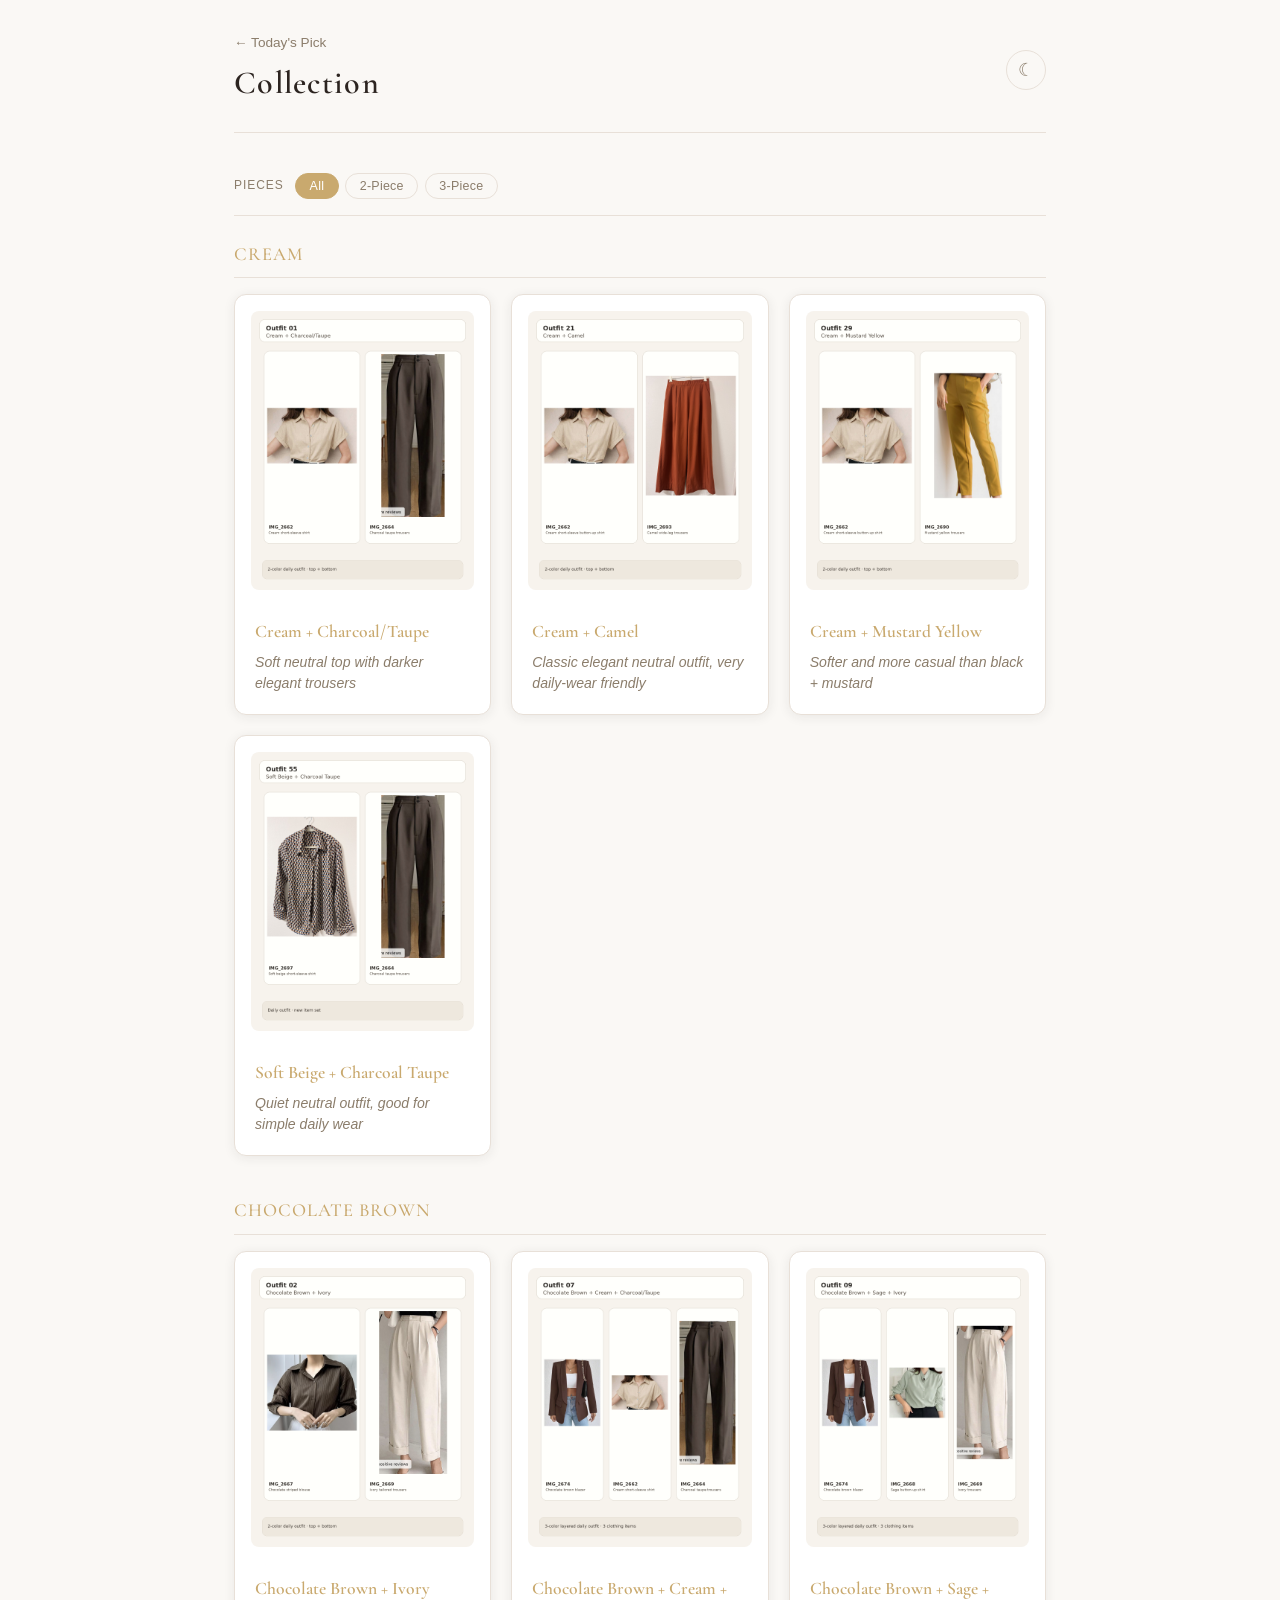
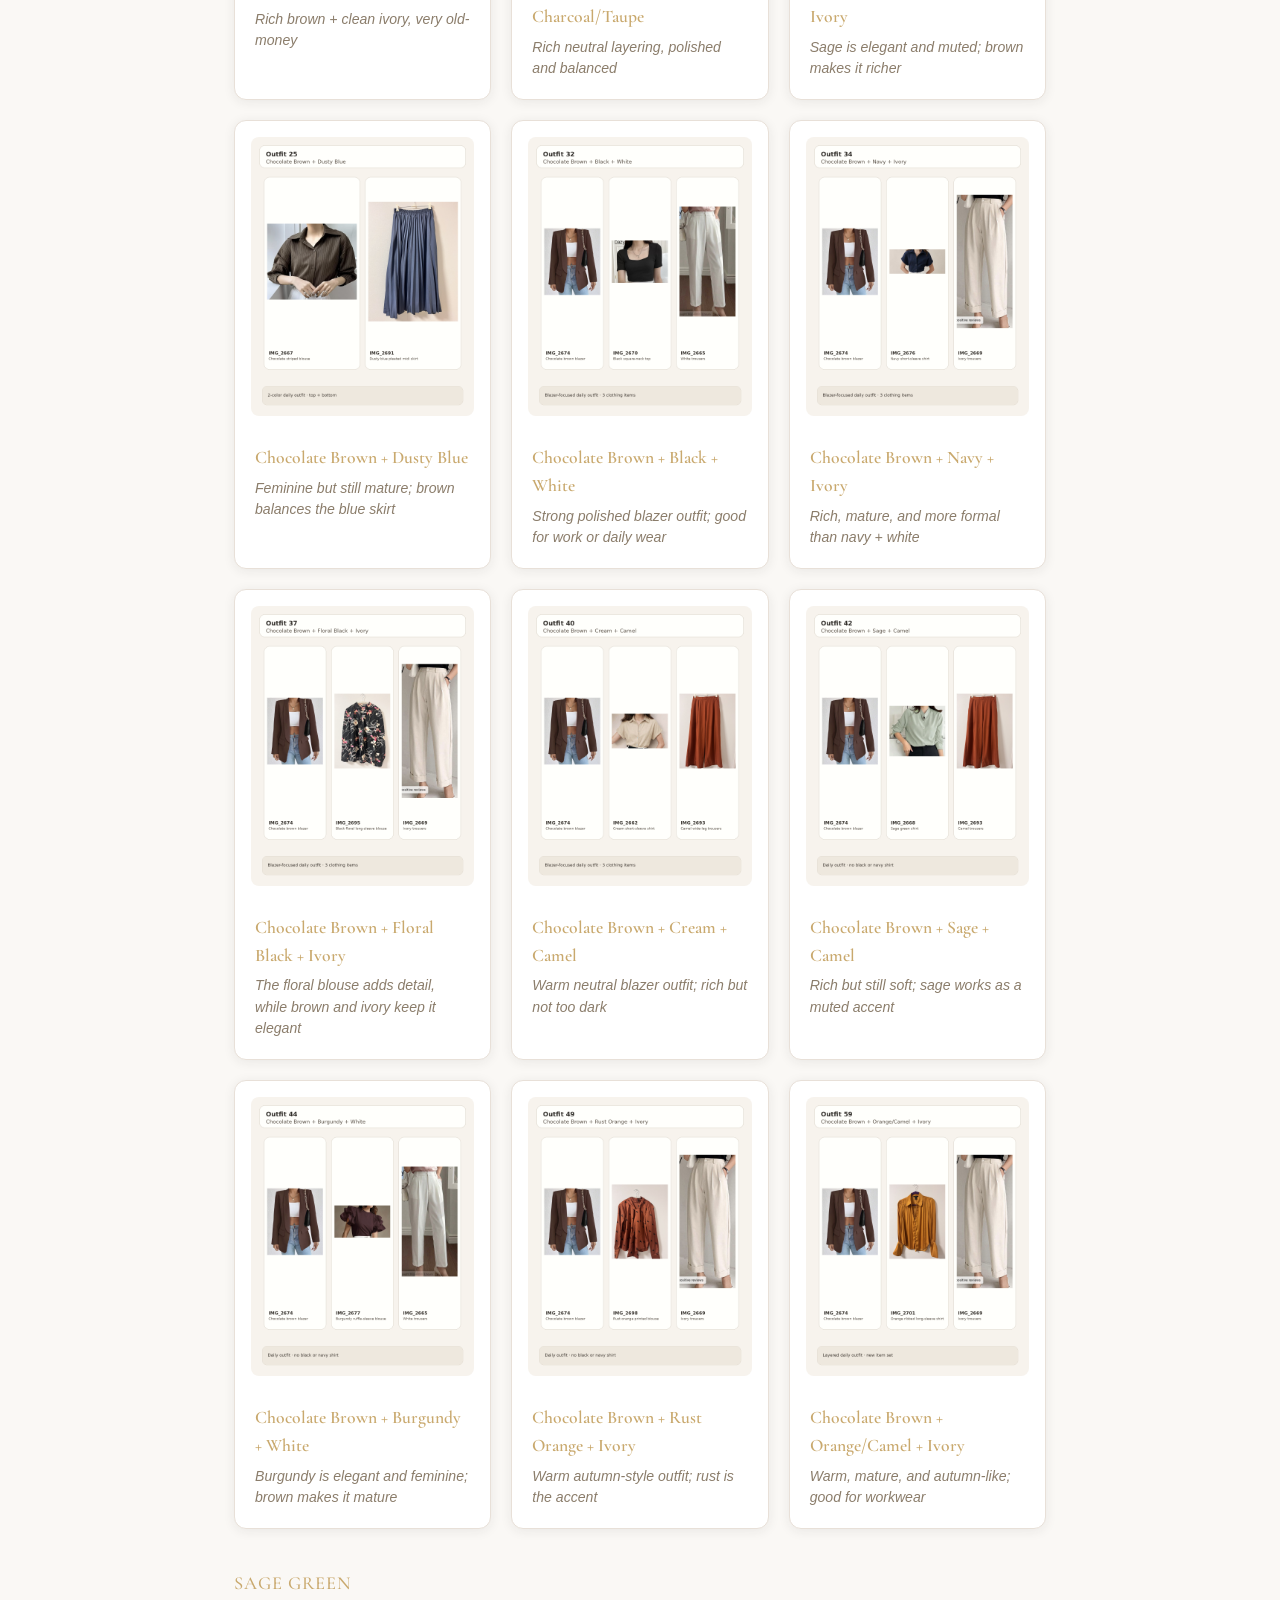
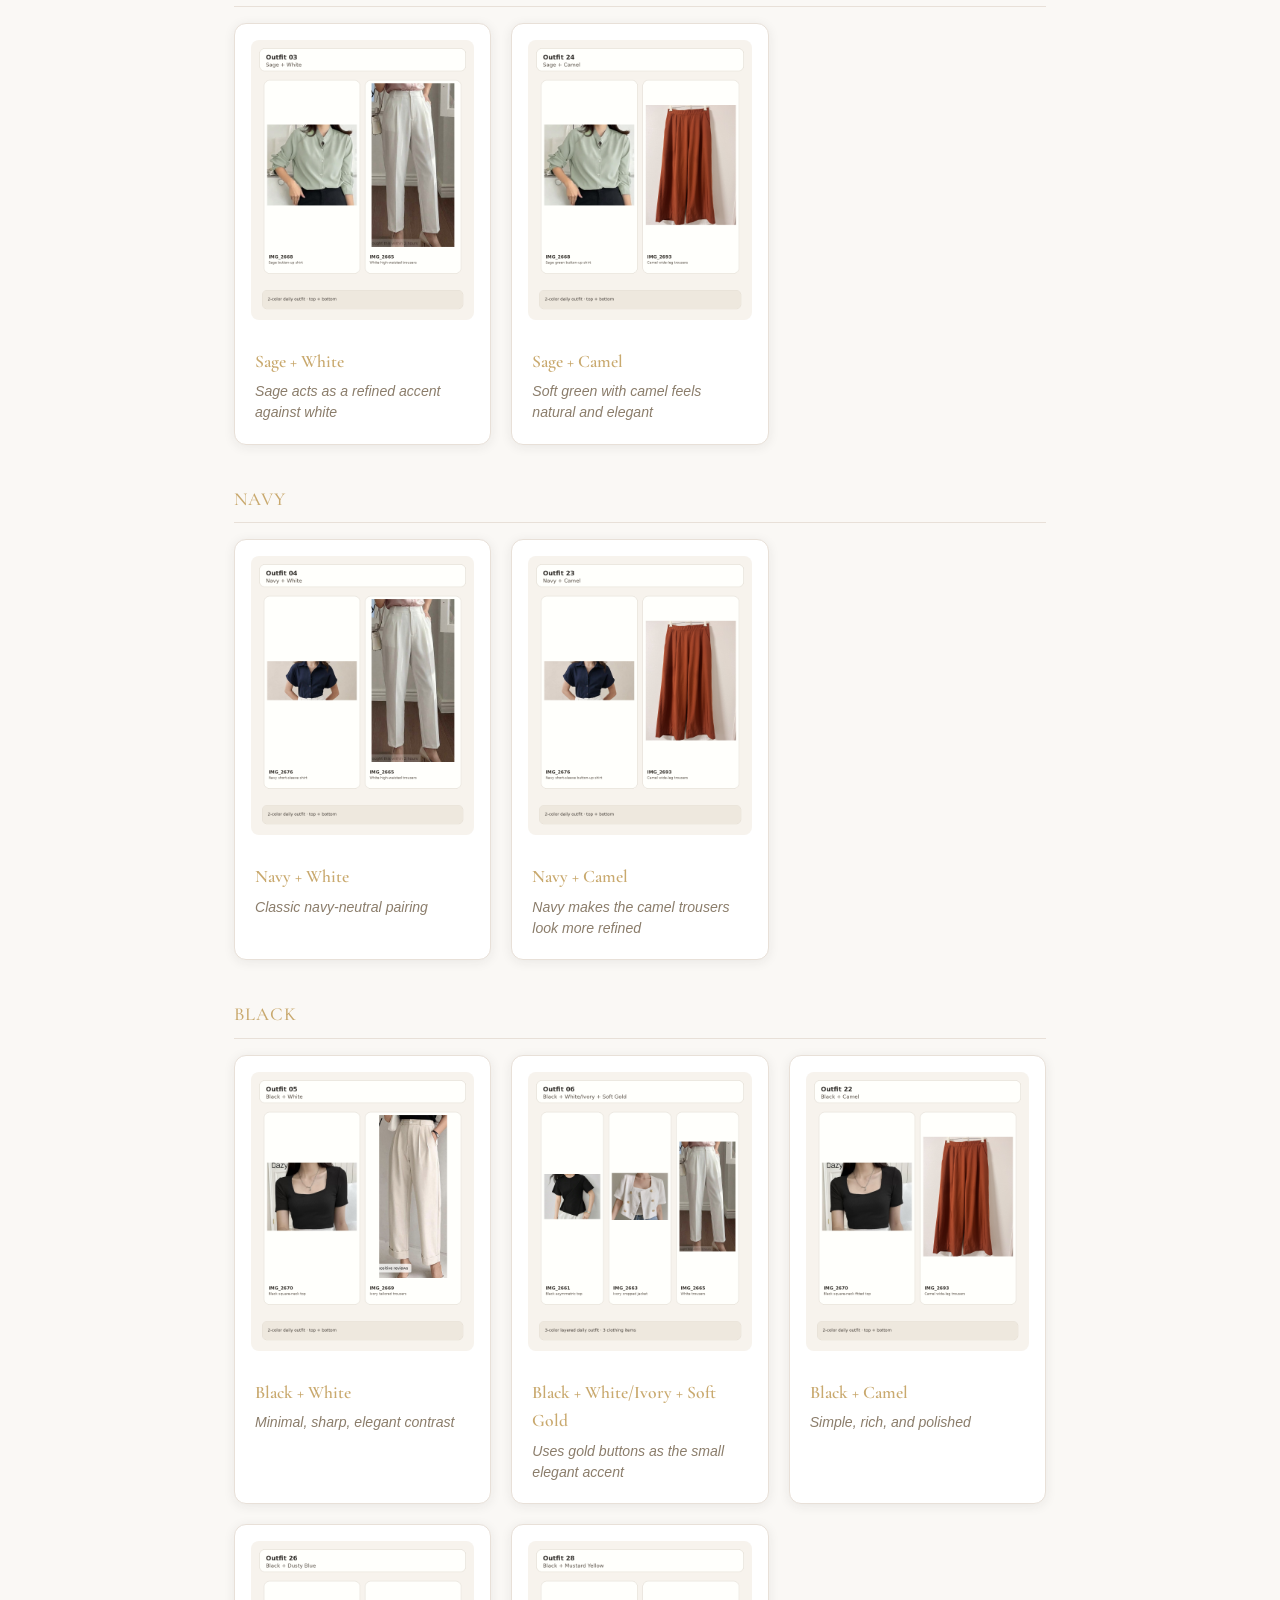
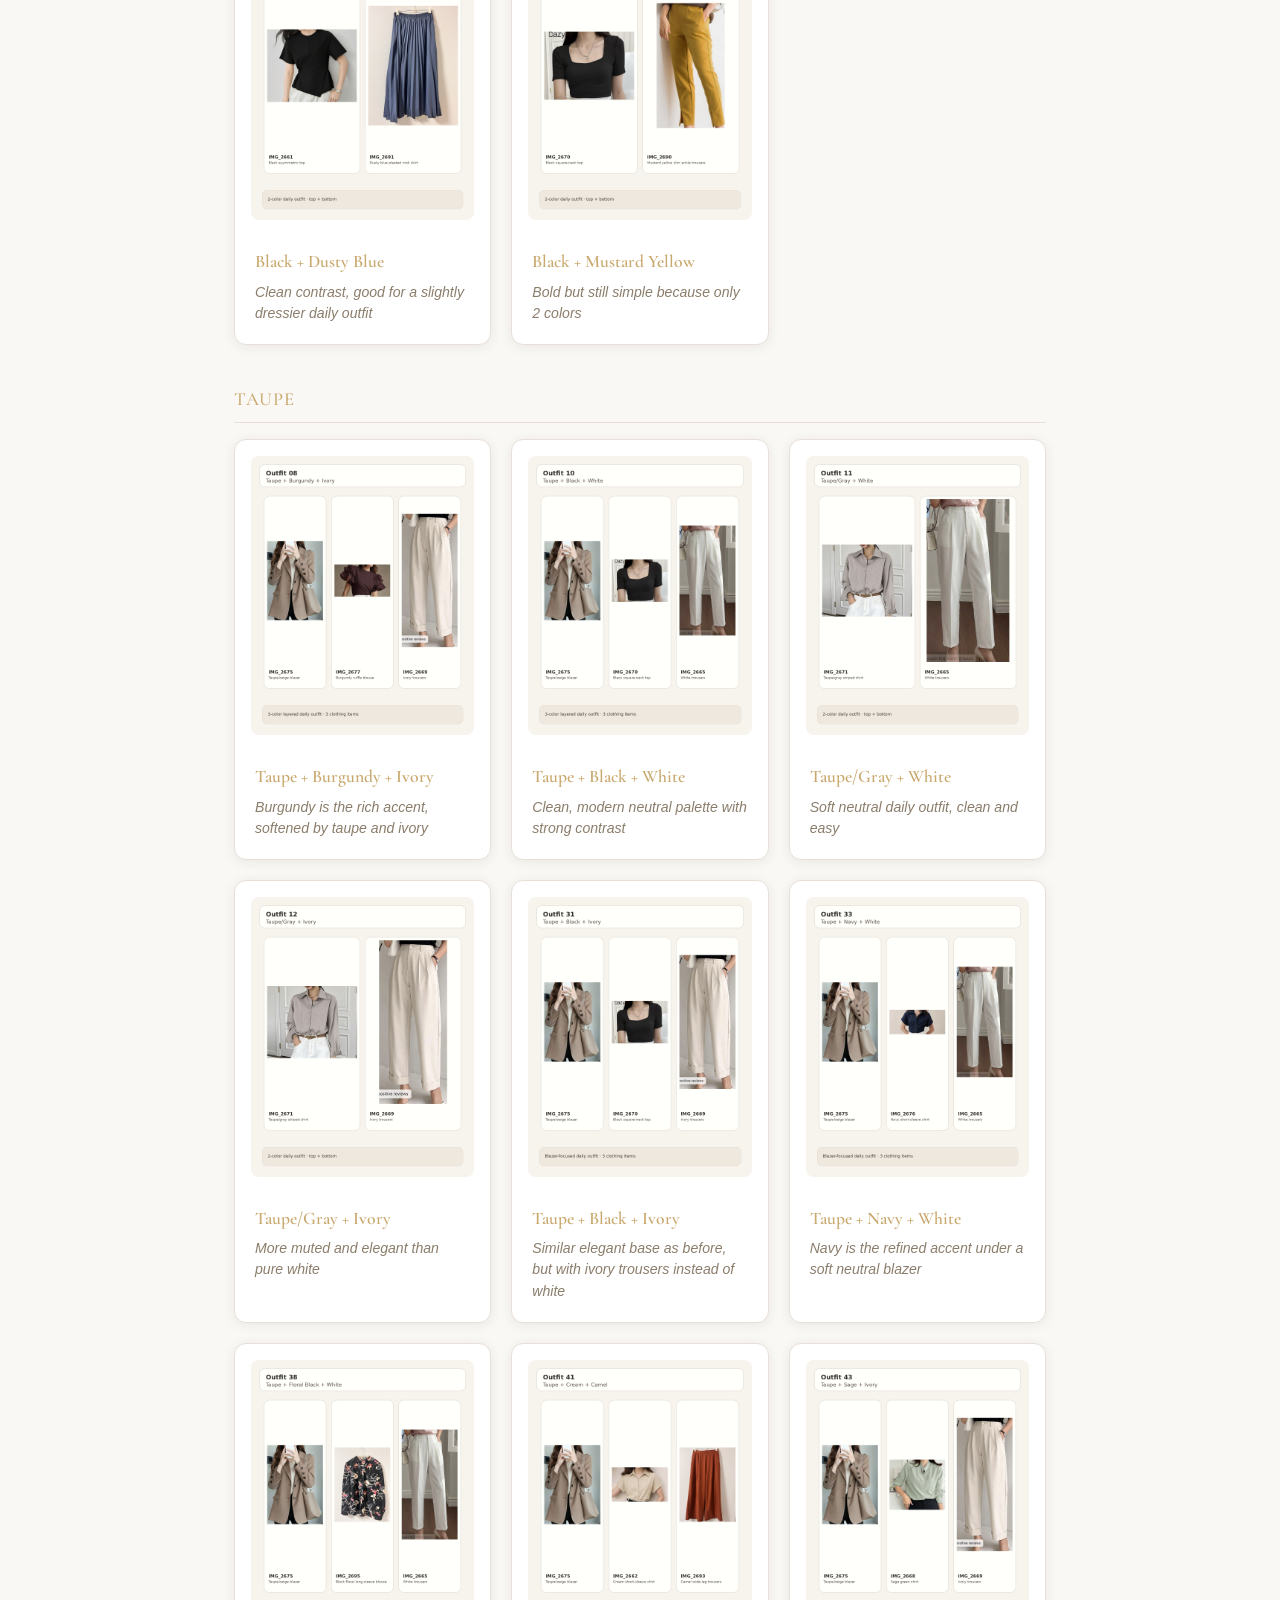
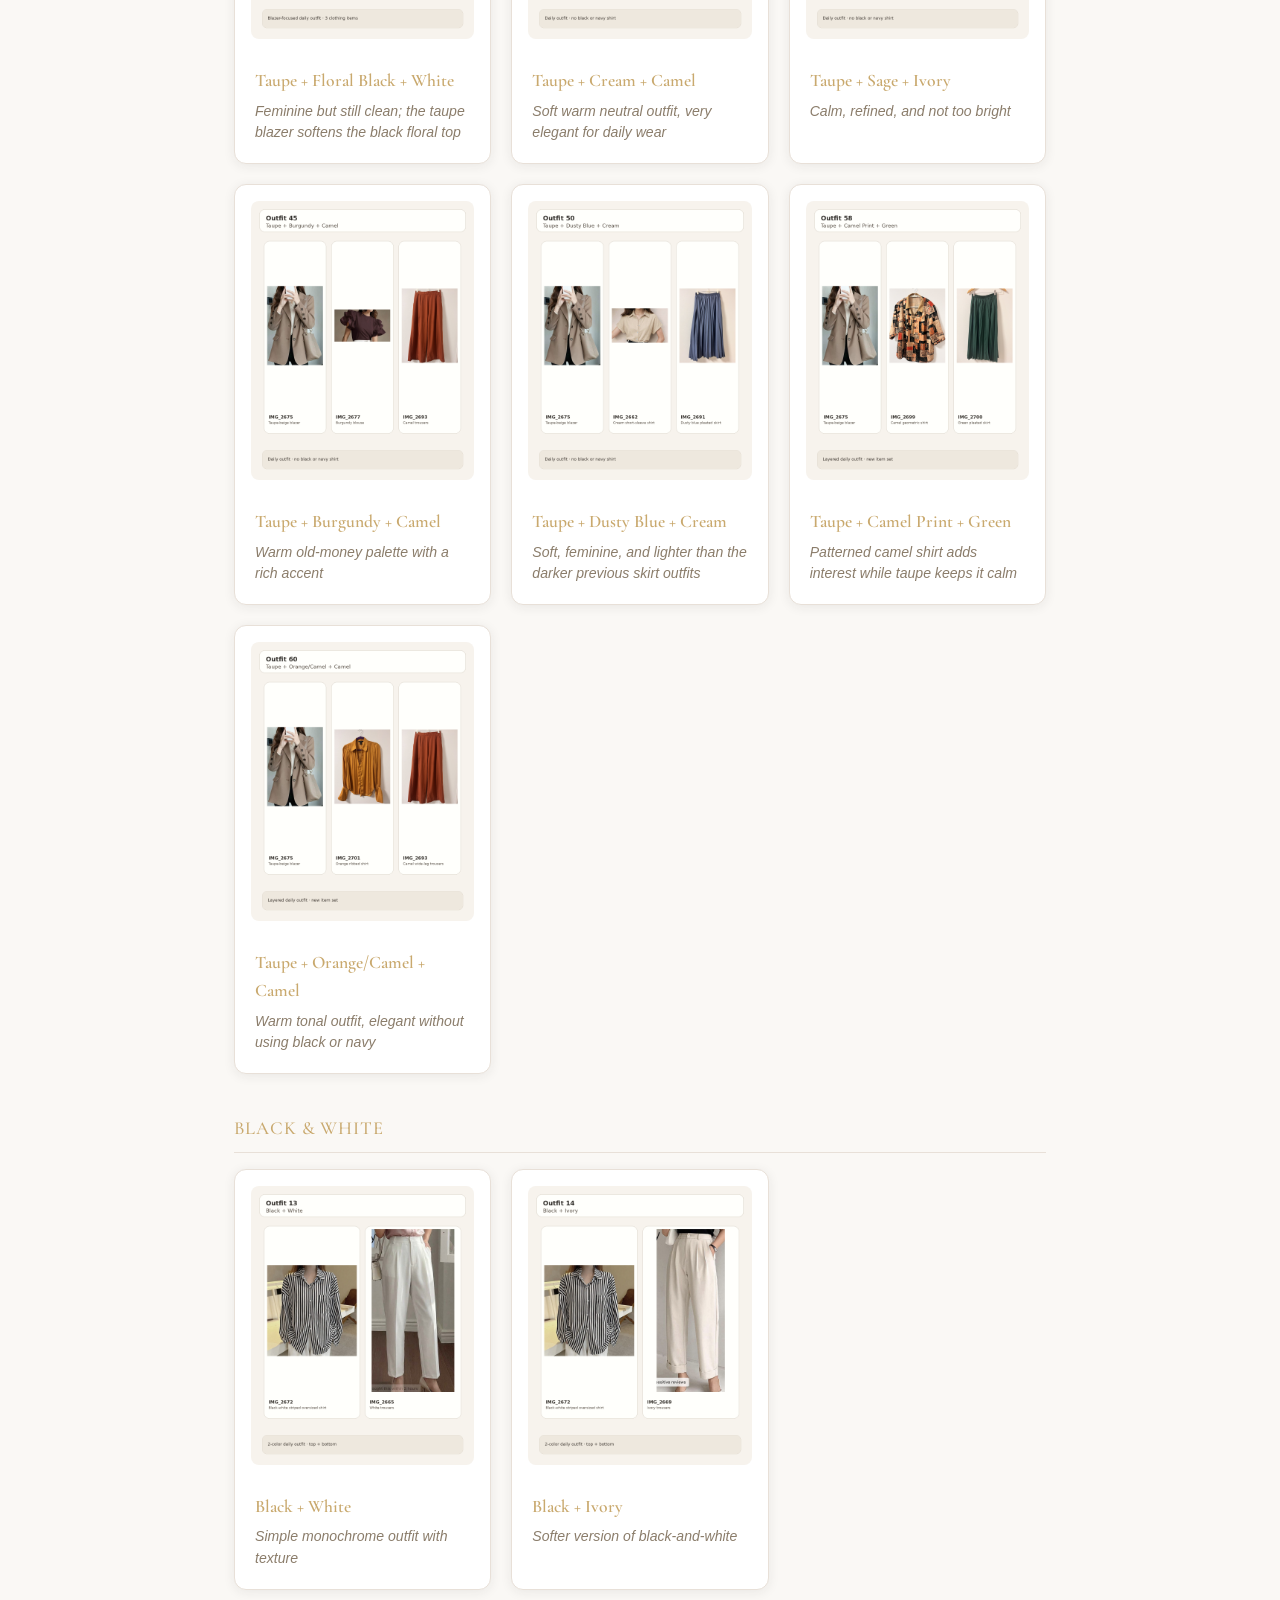
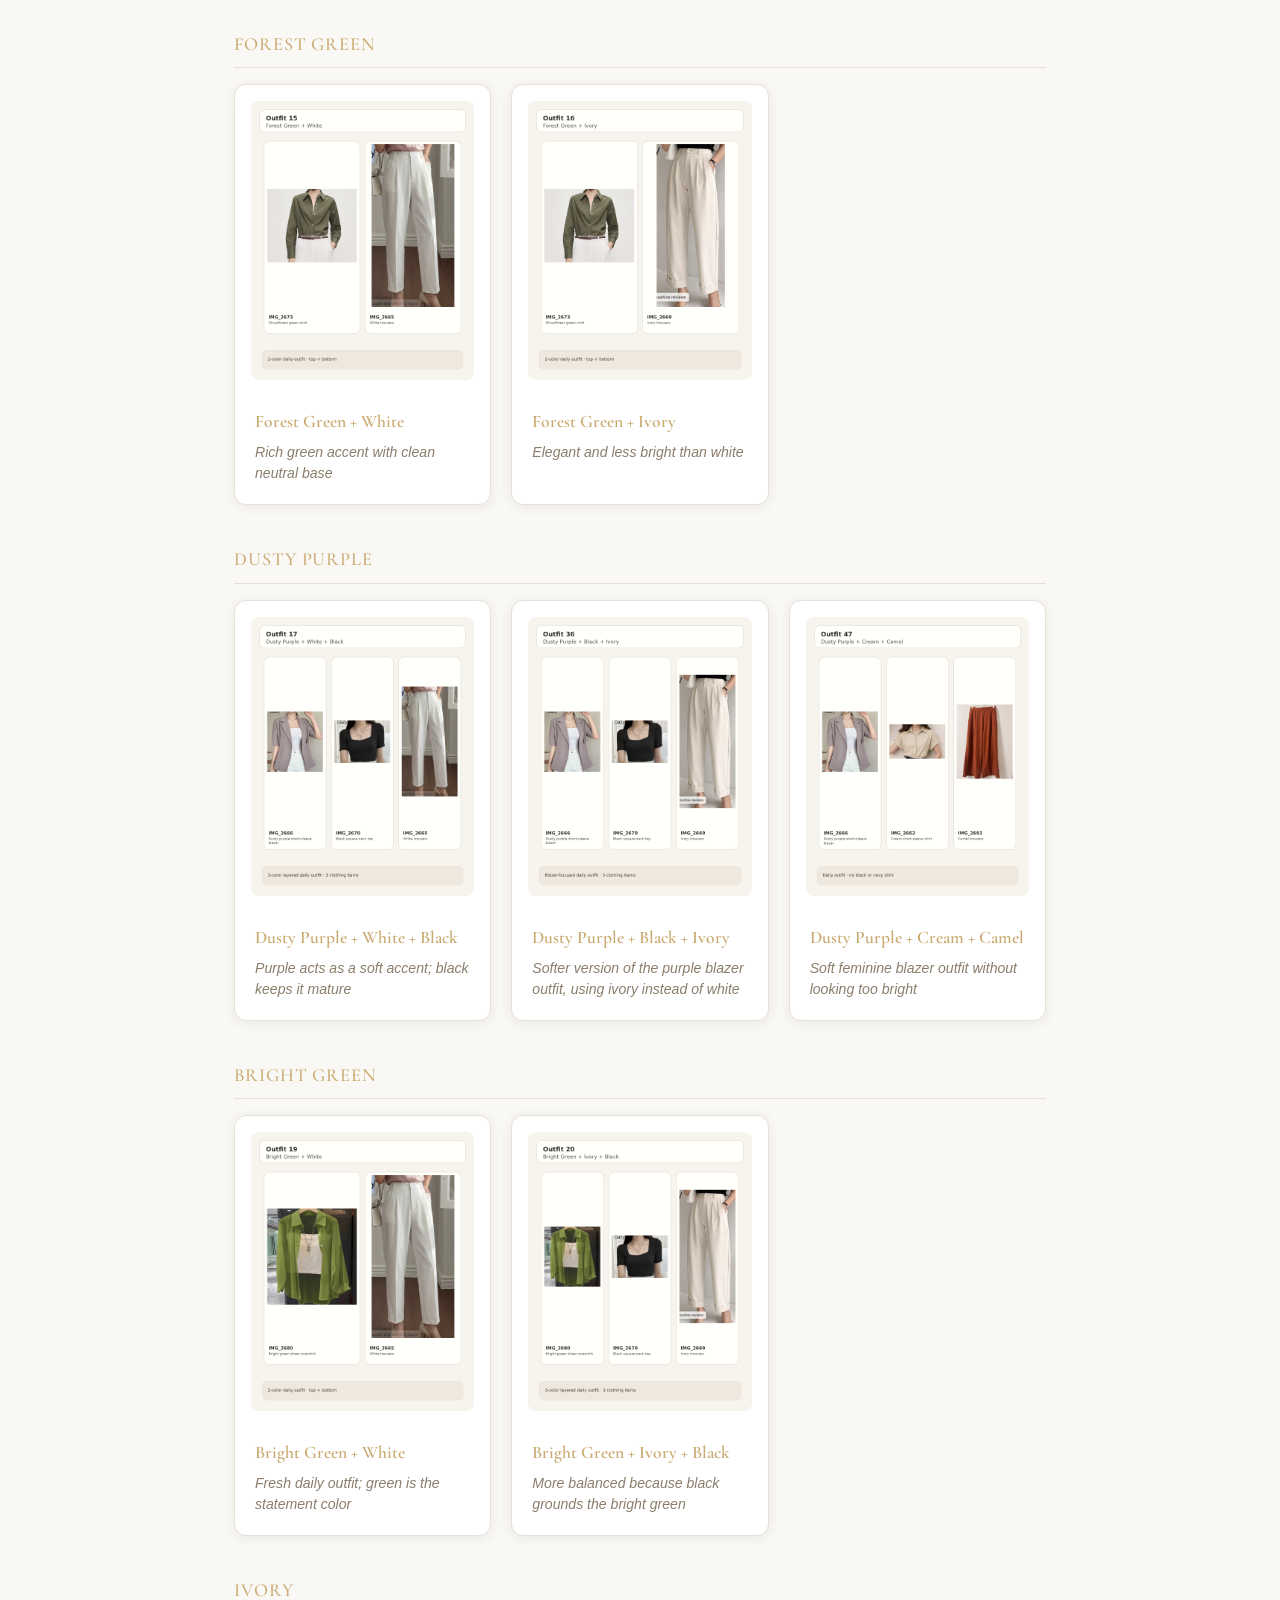
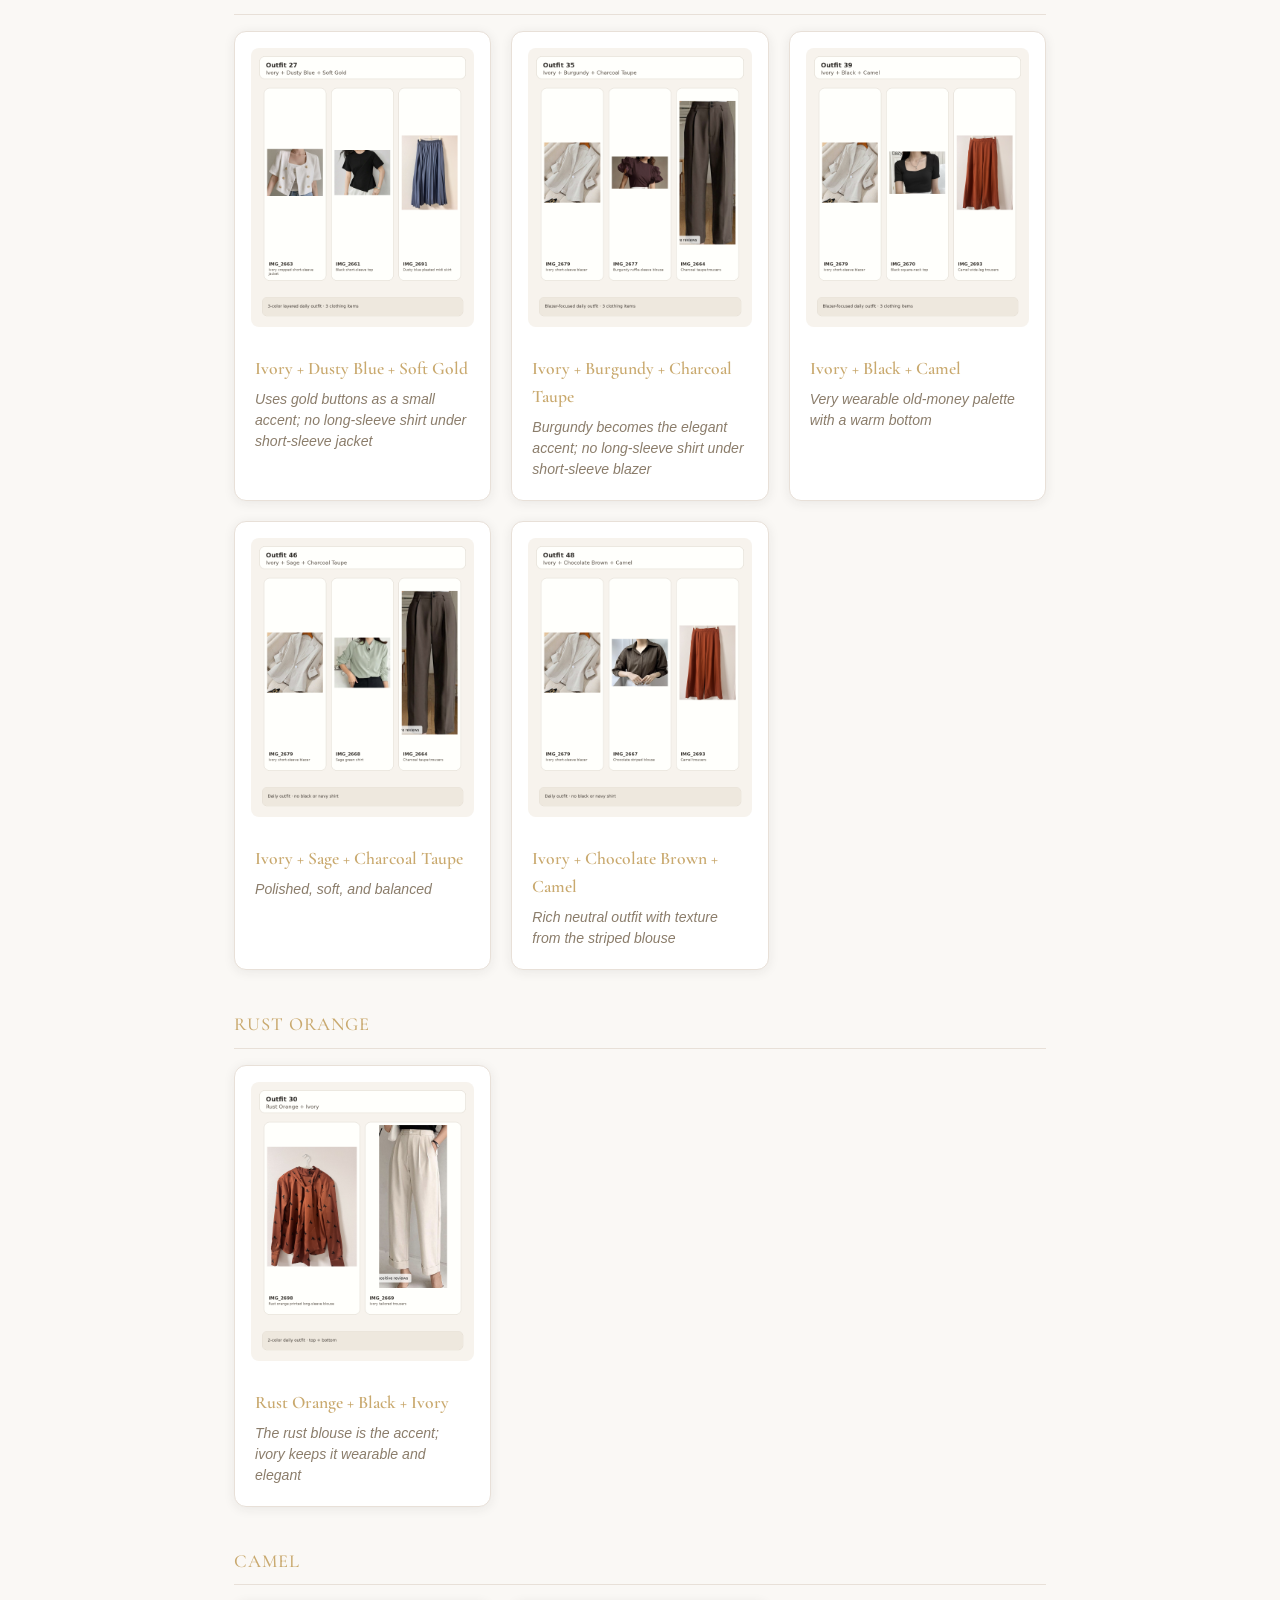
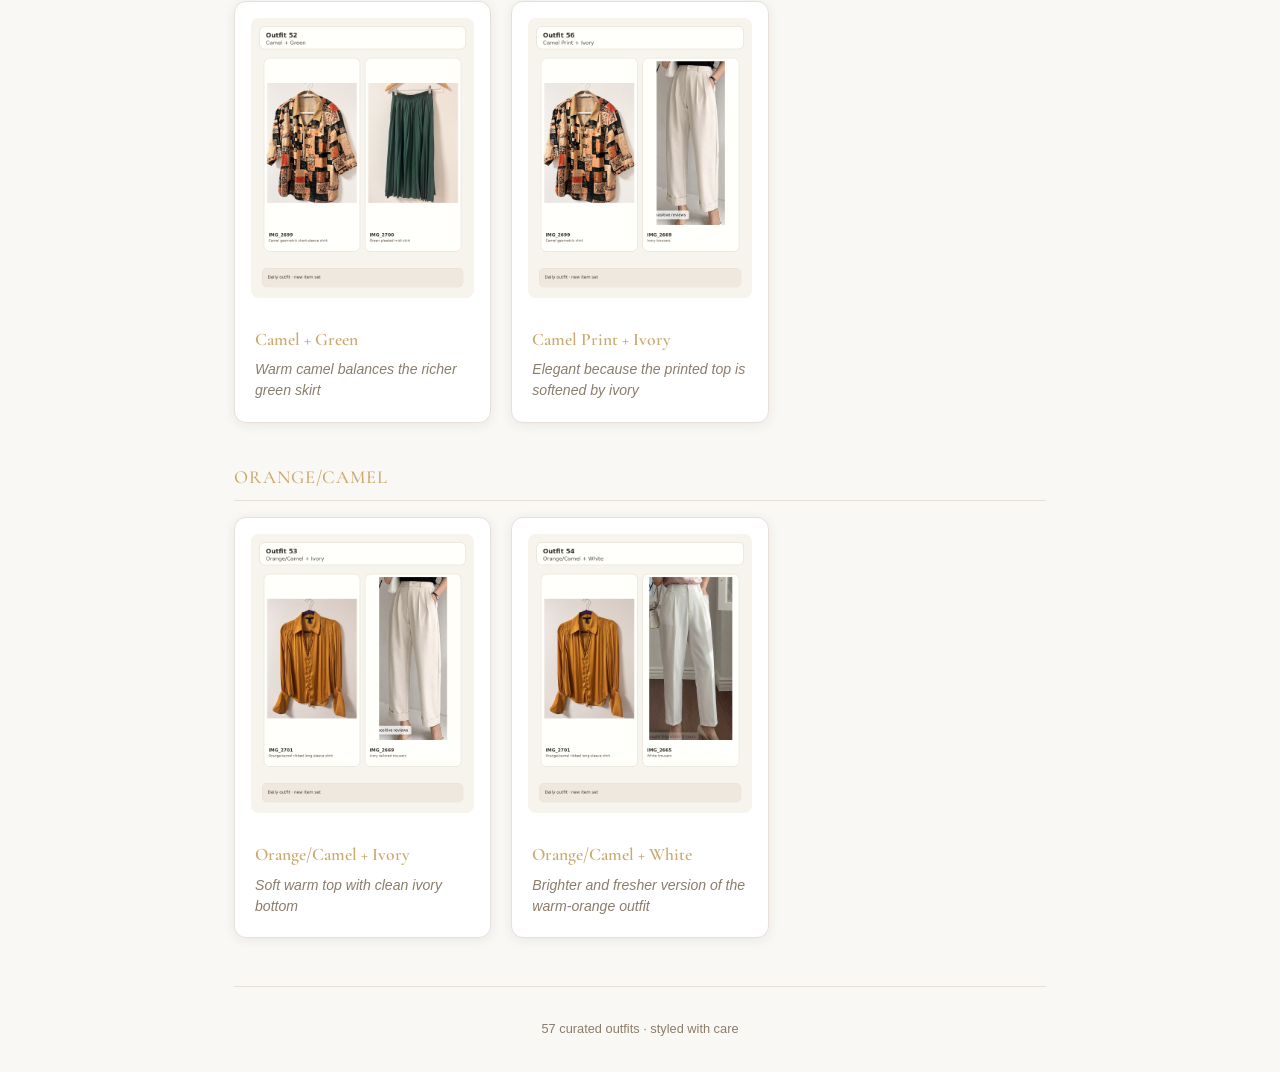
==== collection.html @ 5dafb6db "Initial commit for GitHub Pages" ====
<!DOCTYPE html>
<html lang="en" data-theme="light">
<head>
  <meta charset="UTF-8">
  <meta name="viewport" content="width=device-width, initial-scale=1.0">
  <title>Collection &middot; Daily Outfit</title>
  <link rel="preconnect" href="https://fonts.googleapis.com">
  <link rel="preconnect" href="https://fonts.gstatic.com" crossorigin>
  <link href="https://fonts.googleapis.com/css2?family=Cormorant+Garamond:wght@400;500;600&display=swap" rel="stylesheet">
  <link rel="stylesheet" href="styles.css">
</head>
<body>
  <header class="header">
    <div class="header__nav">
      <a href="index.html" class="back-link">&larr; Today's Pick</a>
      <h1 class="header__title">Collection</h1>
    </div>
    <button id="theme-toggle" class="theme-toggle" aria-label="Toggle theme">
      <span id="theme-icon">&#9790;</span>
    </button>
  </header>

  <main>
    <section class="gallery">
      <div class="filter-bar" id="filter-bar">
        <div class="filter-group">
          <span class="filter-label">Pieces</span>
          <button class="filter-chip filter-chip--active" data-filter="count" data-value="all">All</button>
          <button class="filter-chip" data-filter="count" data-value="2">2-Piece</button>
          <button class="filter-chip" data-filter="count" data-value="3">3-Piece</button>
        </div>
      </div>
      <div id="collection-groups"></div>
    </section>
  </main>

  <footer class="footer">
    <p>57 curated outfits &middot; styled with care</p>
  </footer>

  <script src="collection.js" defer></script>
</body>
</html>
---- styles.css ----
*, *::before, *::after { box-sizing: border-box; margin: 0; padding: 0; }

[data-theme="light"] {
  --bg: #FAF8F5; --bg-card: #FFFFFF; --text: #2C2420; --text-sec: #8B7D6B;
  --accent: #C9A96E; --border: #E8E0D8; --shadow: rgba(44,36,32,0.08);
  --accent-contrast: #FFFFFF; --hover-bg: rgba(201,169,110,0.08);
}
[data-theme="dark"] {
  --bg: #1A1512; --bg-card: #2D2520; --text: #F5F0E8; --text-sec: #D4C5A9;
  --accent: #A69070; --border: #3D3530; --shadow: rgba(0,0,0,0.3);
  --accent-contrast: #1A1512; --hover-bg: rgba(166,144,112,0.1);
}

* { transition: background-color 0.3s, color 0.3s, border-color 0.3s; }

body {
  font-family: -apple-system, BlinkMacSystemFont, 'Segoe UI', sans-serif;
  background: var(--bg); color: var(--text);
  max-width: 860px; margin: 0 auto; padding: 2rem 1.5rem;
  min-height: 100vh; line-height: 1.6;
}

.header {
  display: flex; justify-content: space-between; align-items: center;
  padding-bottom: 1.5rem; border-bottom: 1px solid var(--border); margin-bottom: 2.5rem;
}
.header__title {
  font-family: 'Cormorant Garamond', serif; font-weight: 600;
  font-size: 1.75rem; letter-spacing: 0.04em; color: var(--text);
}

.theme-toggle {
  background: none; border: 1px solid var(--border); border-radius: 50%;
  width: 2.5rem; height: 2.5rem; cursor: pointer;
  color: var(--text-sec); font-size: 1.1rem;
  display: flex; align-items: center; justify-content: center;
}
.theme-toggle:hover { border-color: var(--accent); color: var(--accent); }

.section-title {
  font-family: 'Cormorant Garamond', serif; font-weight: 500;
  font-size: 1.35rem; color: var(--text-sec); text-align: center;
  margin-bottom: 1.5rem; letter-spacing: 0.06em; text-transform: uppercase;
}

.outfit-card {
  background: var(--bg-card); border: 1px solid var(--border);
  border-radius: 12px; overflow: hidden;
  box-shadow: 0 2px 12px var(--shadow); cursor: pointer;
}
.outfit-card:hover { box-shadow: 0 4px 20px var(--shadow); }
.outfit-card--hero { max-width: 480px; margin: 0 auto; cursor: default; }
.outfit-card__image-wrap { padding: 1rem; display: flex; justify-content: center; }
.outfit-card__image {
  width: 100%; max-height: 520px; object-fit: contain; border-radius: 8px;
}
.outfit-card__info { padding: 0.75rem 1.25rem 1.25rem; }
.outfit-card__palette {
  font-family: 'Cormorant Garamond', serif; font-weight: 600;
  font-size: 1.1rem; color: var(--accent); margin-bottom: 0.35rem;
}
.outfit-card__rationale {
  font-size: 0.88rem; color: var(--text-sec); font-style: italic; line-height: 1.5;
}

.hero-actions {
  display: flex; justify-content: center; gap: 0.75rem;
  margin-top: 1.5rem; flex-wrap: wrap;
}
.btn-shuffle {
  padding: 0.6rem 1.8rem; background: transparent;
  border: 1.5px solid var(--accent); border-radius: 100px;
  color: var(--accent); cursor: pointer;
  font-family: 'Cormorant Garamond', serif; font-size: 1rem;
  font-weight: 500; letter-spacing: 0.05em;
}
.btn-shuffle:hover { background: var(--accent); color: var(--accent-contrast); }

.btn-worn {
  padding: 0.6rem 1.8rem; border-radius: 100px; cursor: pointer;
  font-family: 'Cormorant Garamond', serif; font-size: 1rem;
  font-weight: 500; letter-spacing: 0.05em;
  border: 1.5px dashed var(--border); color: var(--text-sec);
  background: transparent; transition: all 0.35s ease;
}
.btn-worn:hover { border-color: var(--accent); color: var(--accent); }
.btn-worn--active {
  background: var(--accent); color: var(--accent-contrast);
  border: 1.5px solid var(--accent);
  transform: scale(1.05);
  box-shadow: 0 2px 12px var(--shadow);
}
.btn-worn--pop { animation: pop 0.4s ease; }
@keyframes pop {
  0% { transform: scale(1); }
  40% { transform: scale(1.15); }
  100% { transform: scale(1.05); }
}
.btn-worn--unpop { animation: unpop 0.3s ease; }
@keyframes unpop {
  0% { transform: scale(1.05); }
  50% { transform: scale(0.92); }
  100% { transform: scale(1); }
}

.browse-link {
  display: block; text-align: center; margin-top: 1.5rem;
  font-family: 'Cormorant Garamond', serif; font-size: 1.05rem;
  color: var(--accent); text-decoration: none; letter-spacing: 0.04em;
}
.browse-link:hover { text-decoration: underline; }

.back-link {
  font-size: 0.85rem; color: var(--text-sec); text-decoration: none;
}
.back-link:hover { color: var(--accent); }
.header__nav { display: flex; flex-direction: column; gap: 0.2rem; }

.gallery { margin-top: 1rem; }

.color-group { margin-bottom: 2.5rem; }
.color-group__title {
  font-family: 'Cormorant Garamond', serif; font-weight: 500;
  font-size: 1.15rem; color: var(--accent); letter-spacing: 0.05em;
  padding-bottom: 0.5rem; border-bottom: 1px solid var(--border);
  margin-bottom: 1rem; text-transform: uppercase;
}

.filter-bar {
  display: flex; flex-wrap: wrap; gap: 1rem; align-items: flex-start;
  margin-bottom: 1.5rem; padding-bottom: 1rem; border-bottom: 1px solid var(--border);
}
.filter-group { display: flex; flex-wrap: wrap; align-items: center; gap: 0.4rem; }
.filter-label {
  font-size: 0.75rem; text-transform: uppercase; letter-spacing: 0.08em;
  color: var(--text-sec); margin-right: 0.3rem; font-weight: 500;
}
.palette-filters { display: flex; flex-wrap: wrap; gap: 0.4rem; }

.filter-chip {
  padding: 0.3rem 0.85rem; border: 1px solid var(--border); border-radius: 100px;
  background: transparent; color: var(--text-sec); cursor: pointer;
  font-size: 0.78rem; letter-spacing: 0.02em; white-space: nowrap;
}
.filter-chip:hover { border-color: var(--accent); color: var(--accent); }
.filter-chip--active {
  background: var(--accent); color: var(--accent-contrast);
  border-color: var(--accent);
}

.outfit-grid {
  display: grid; grid-template-columns: 1fr; gap: 1.25rem;
}
.outfit-grid .outfit-card__image { max-height: 360px; }

.footer {
  text-align: center; padding-top: 2rem; margin-top: 3rem;
  border-top: 1px solid var(--border); color: var(--text-sec); font-size: 0.8rem;
}

@media (min-width: 640px) {
  .outfit-grid { grid-template-columns: repeat(2, 1fr); }
}
@media (min-width: 960px) {
  .outfit-grid { grid-template-columns: repeat(3, 1fr); }
  .header__title { font-size: 2rem; }
}
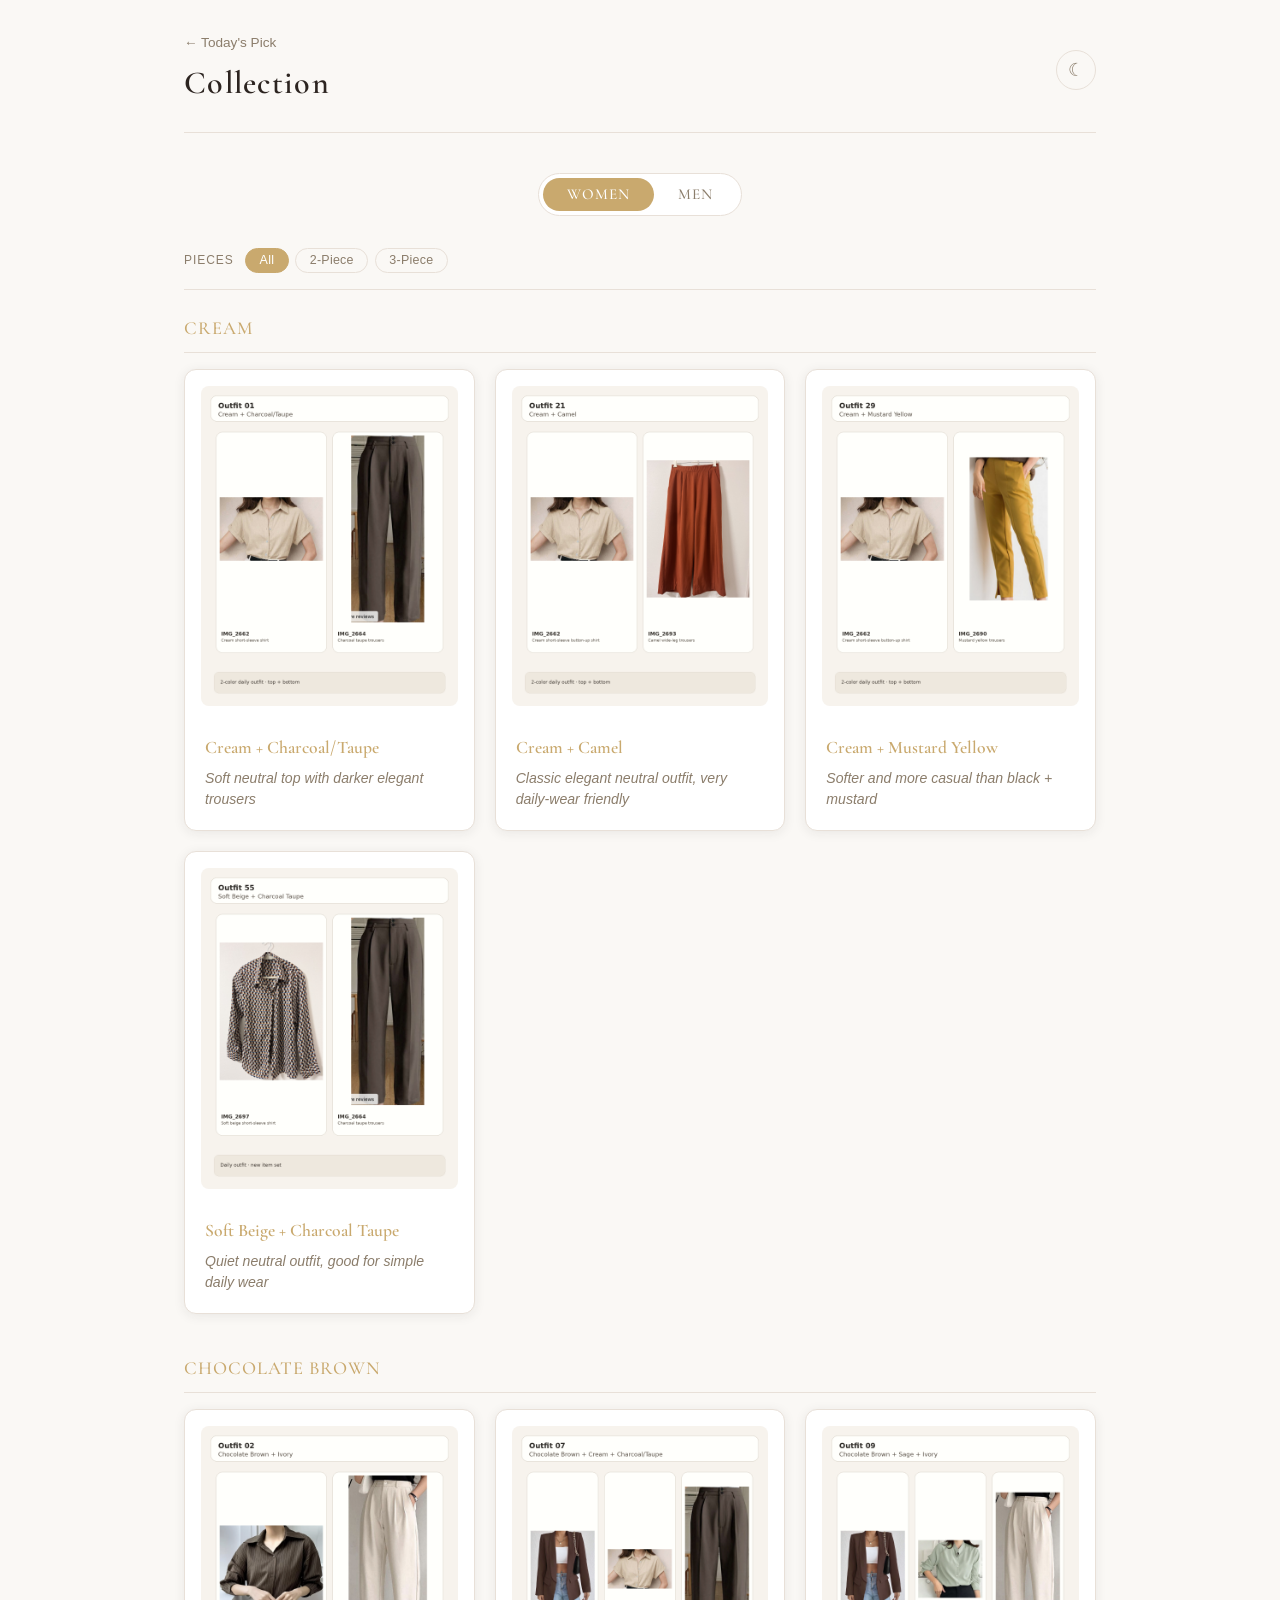
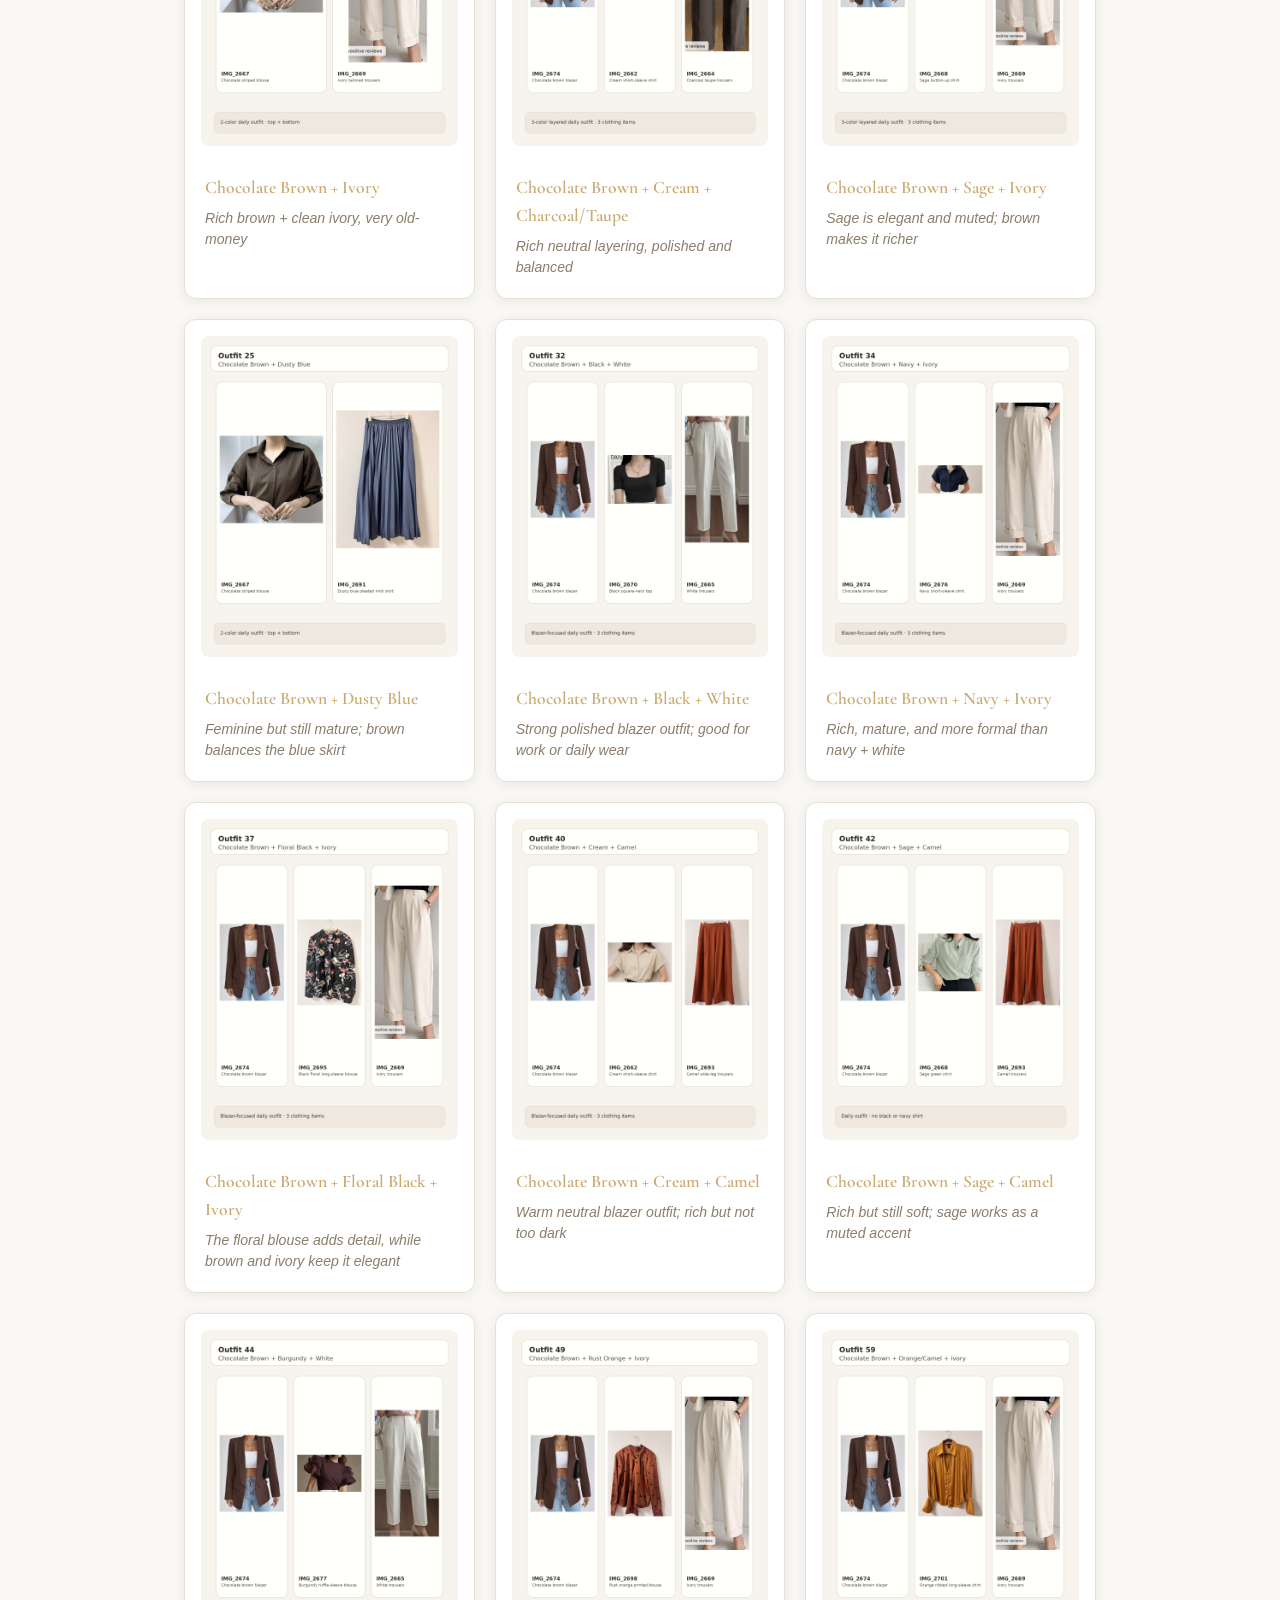
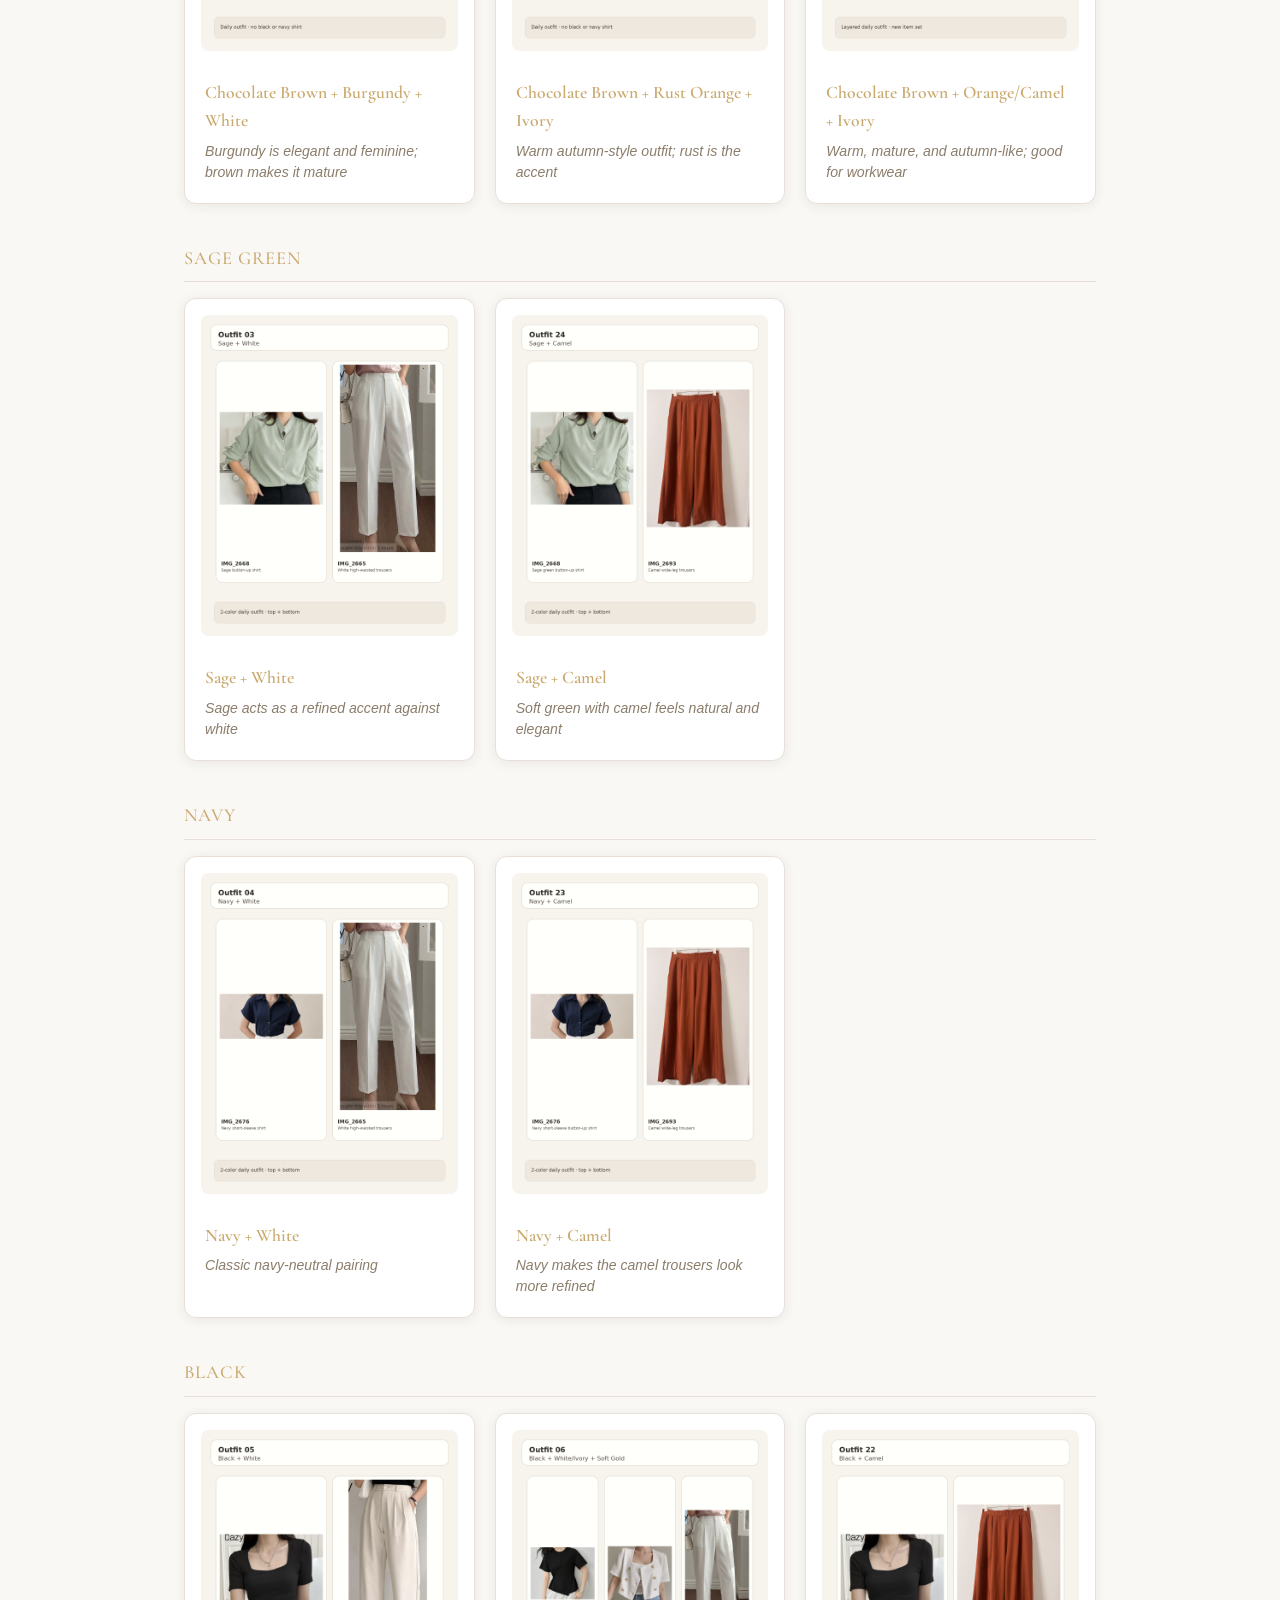
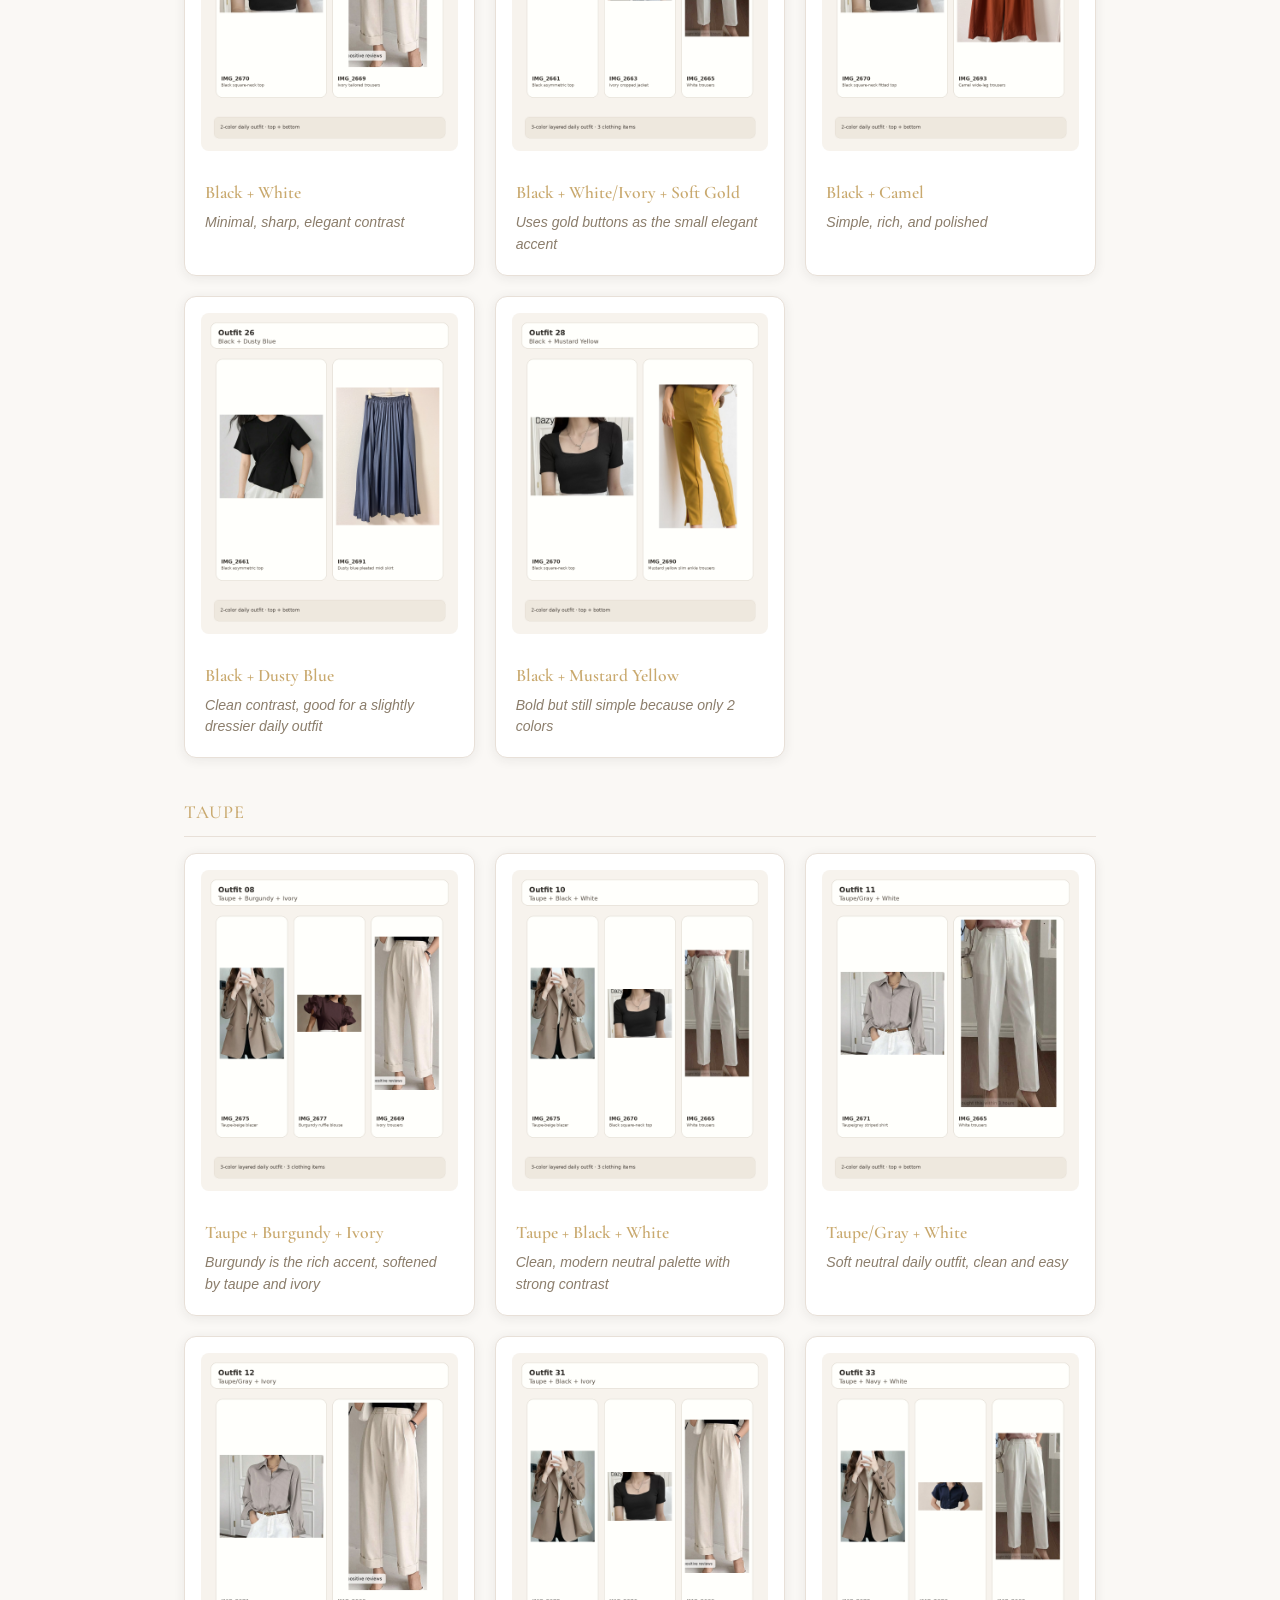
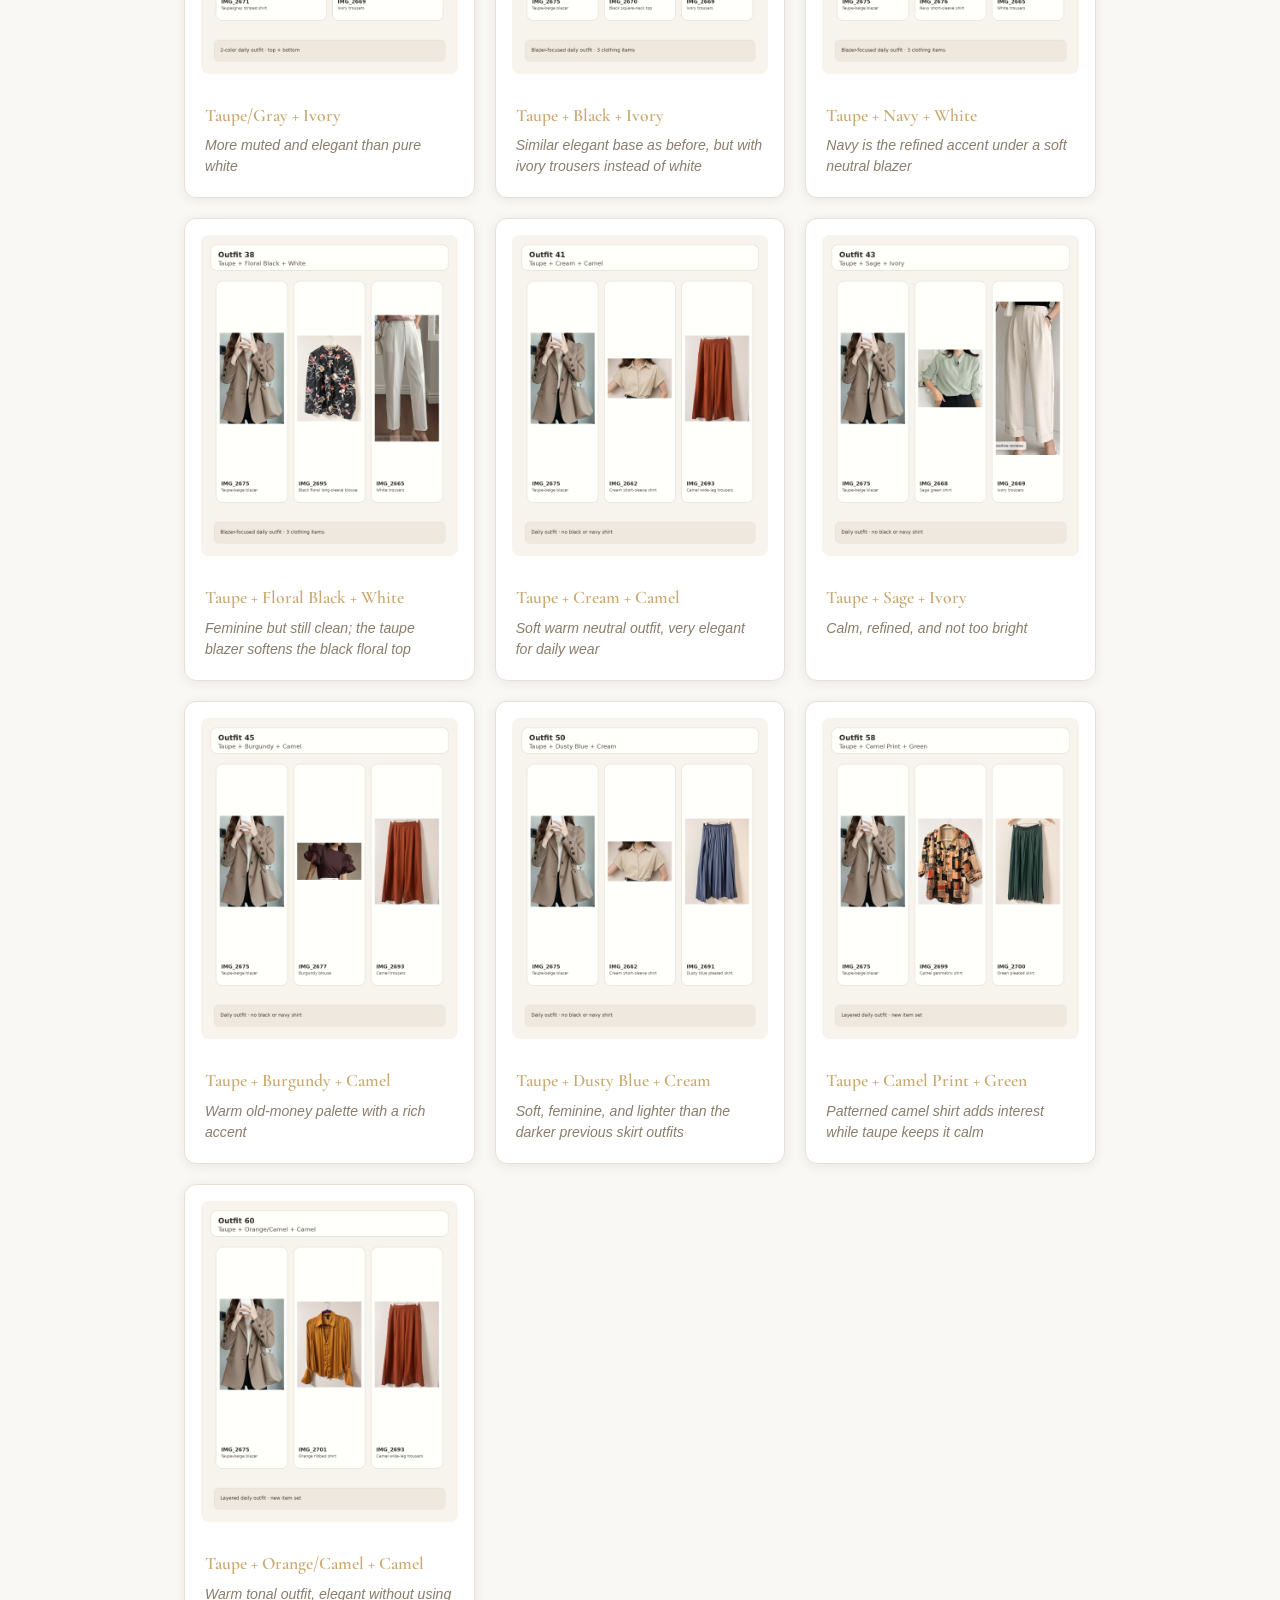
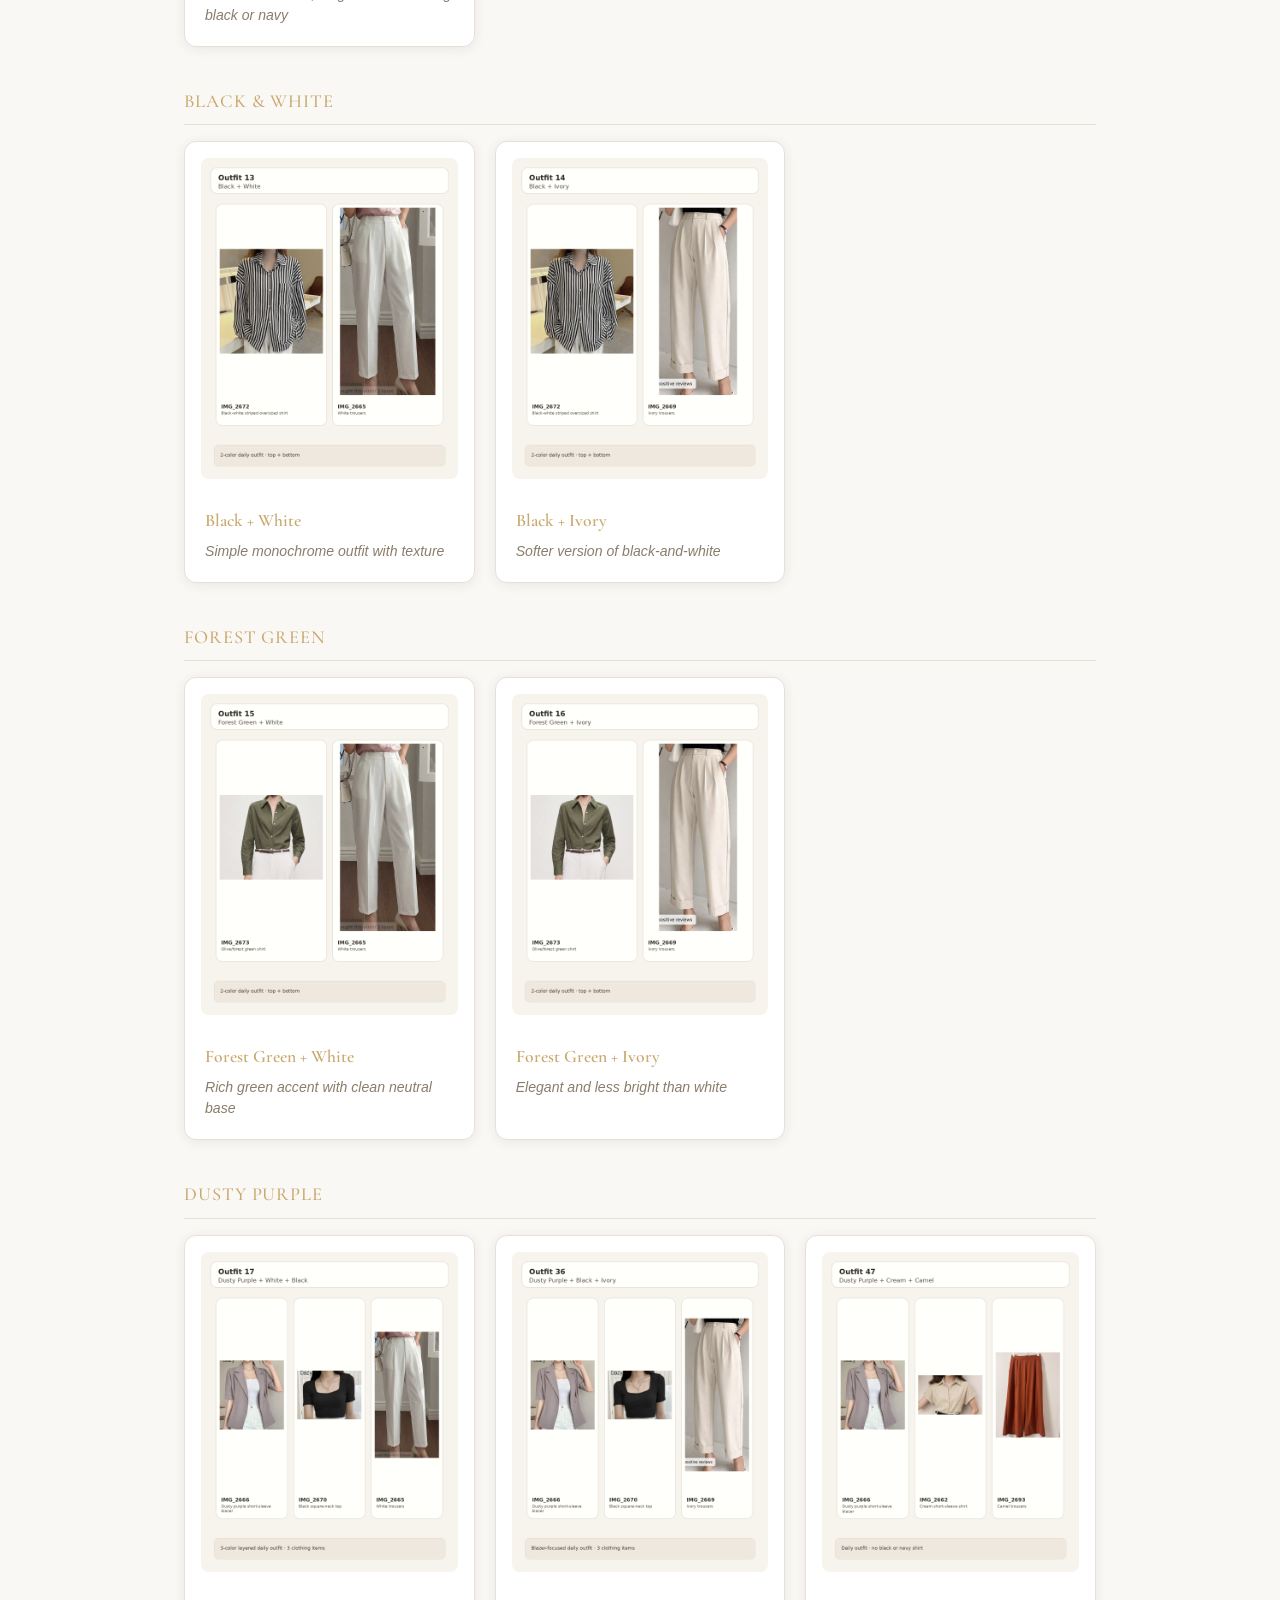
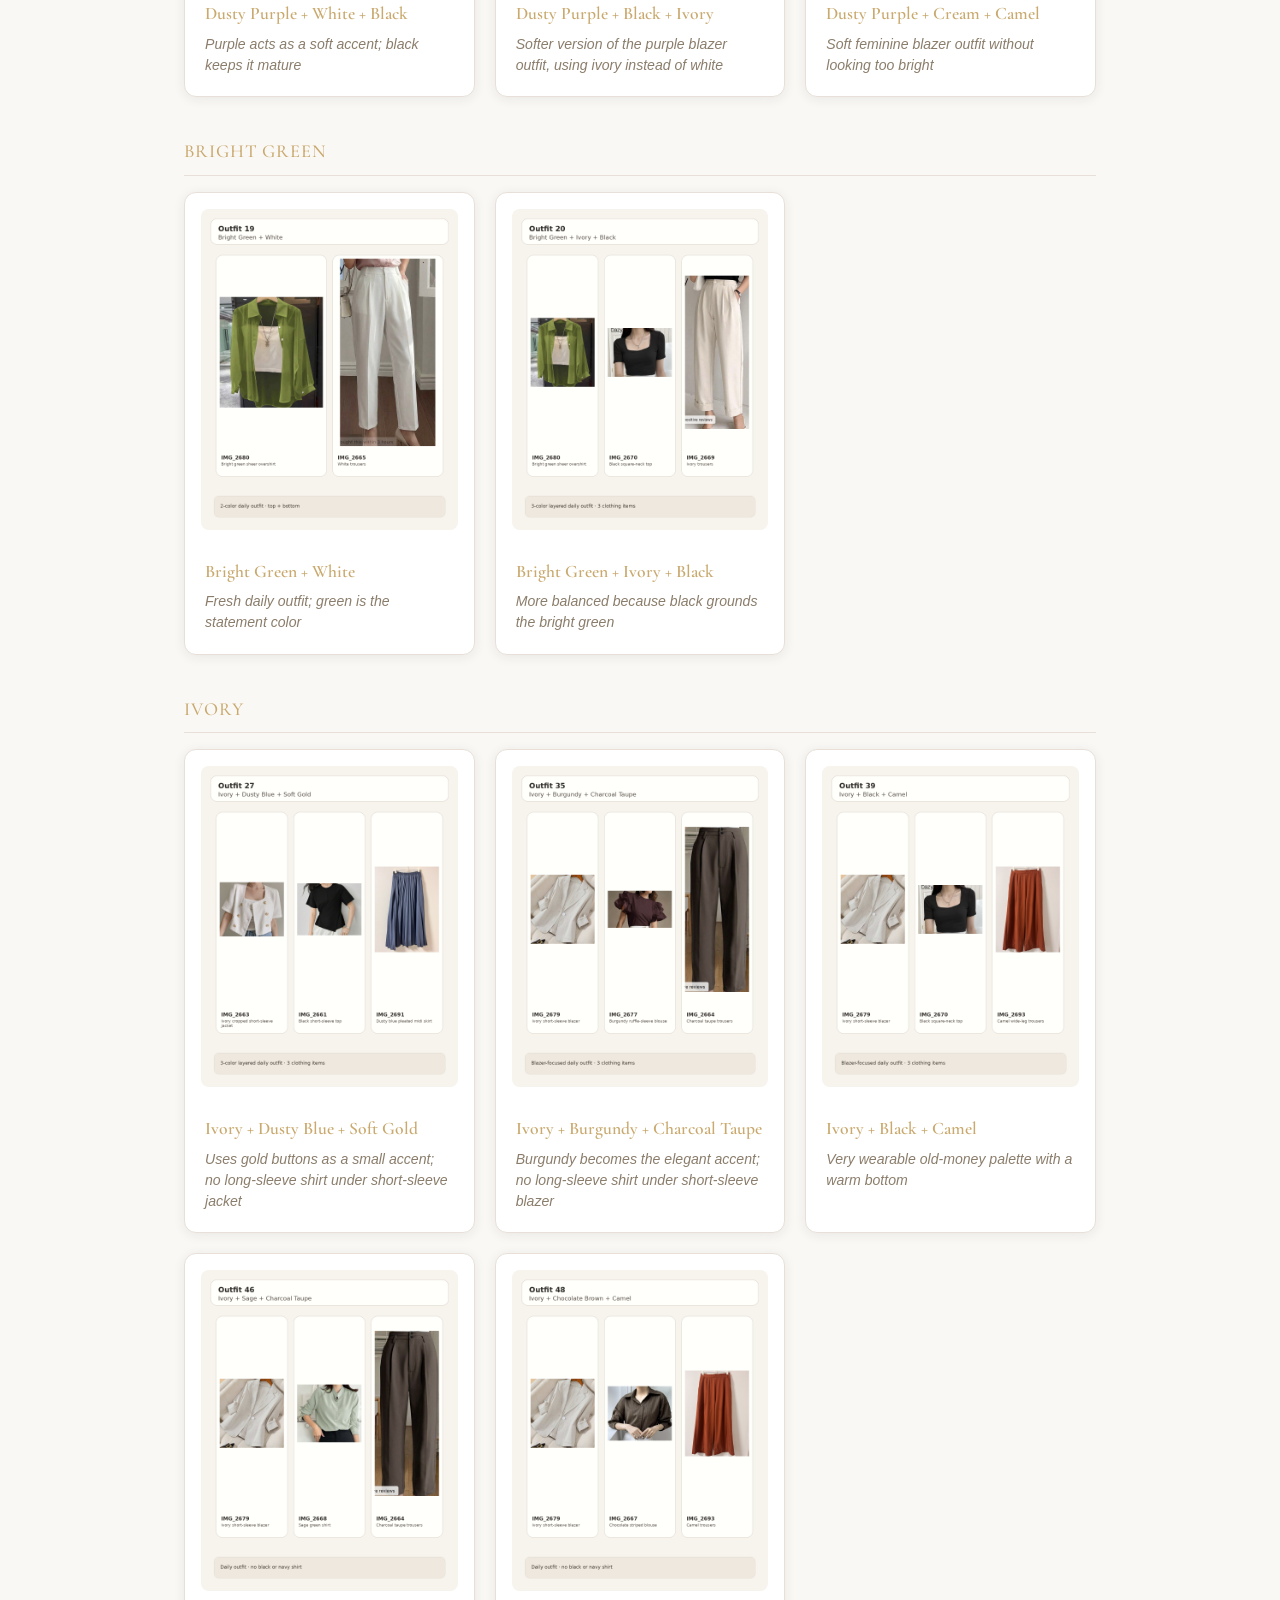
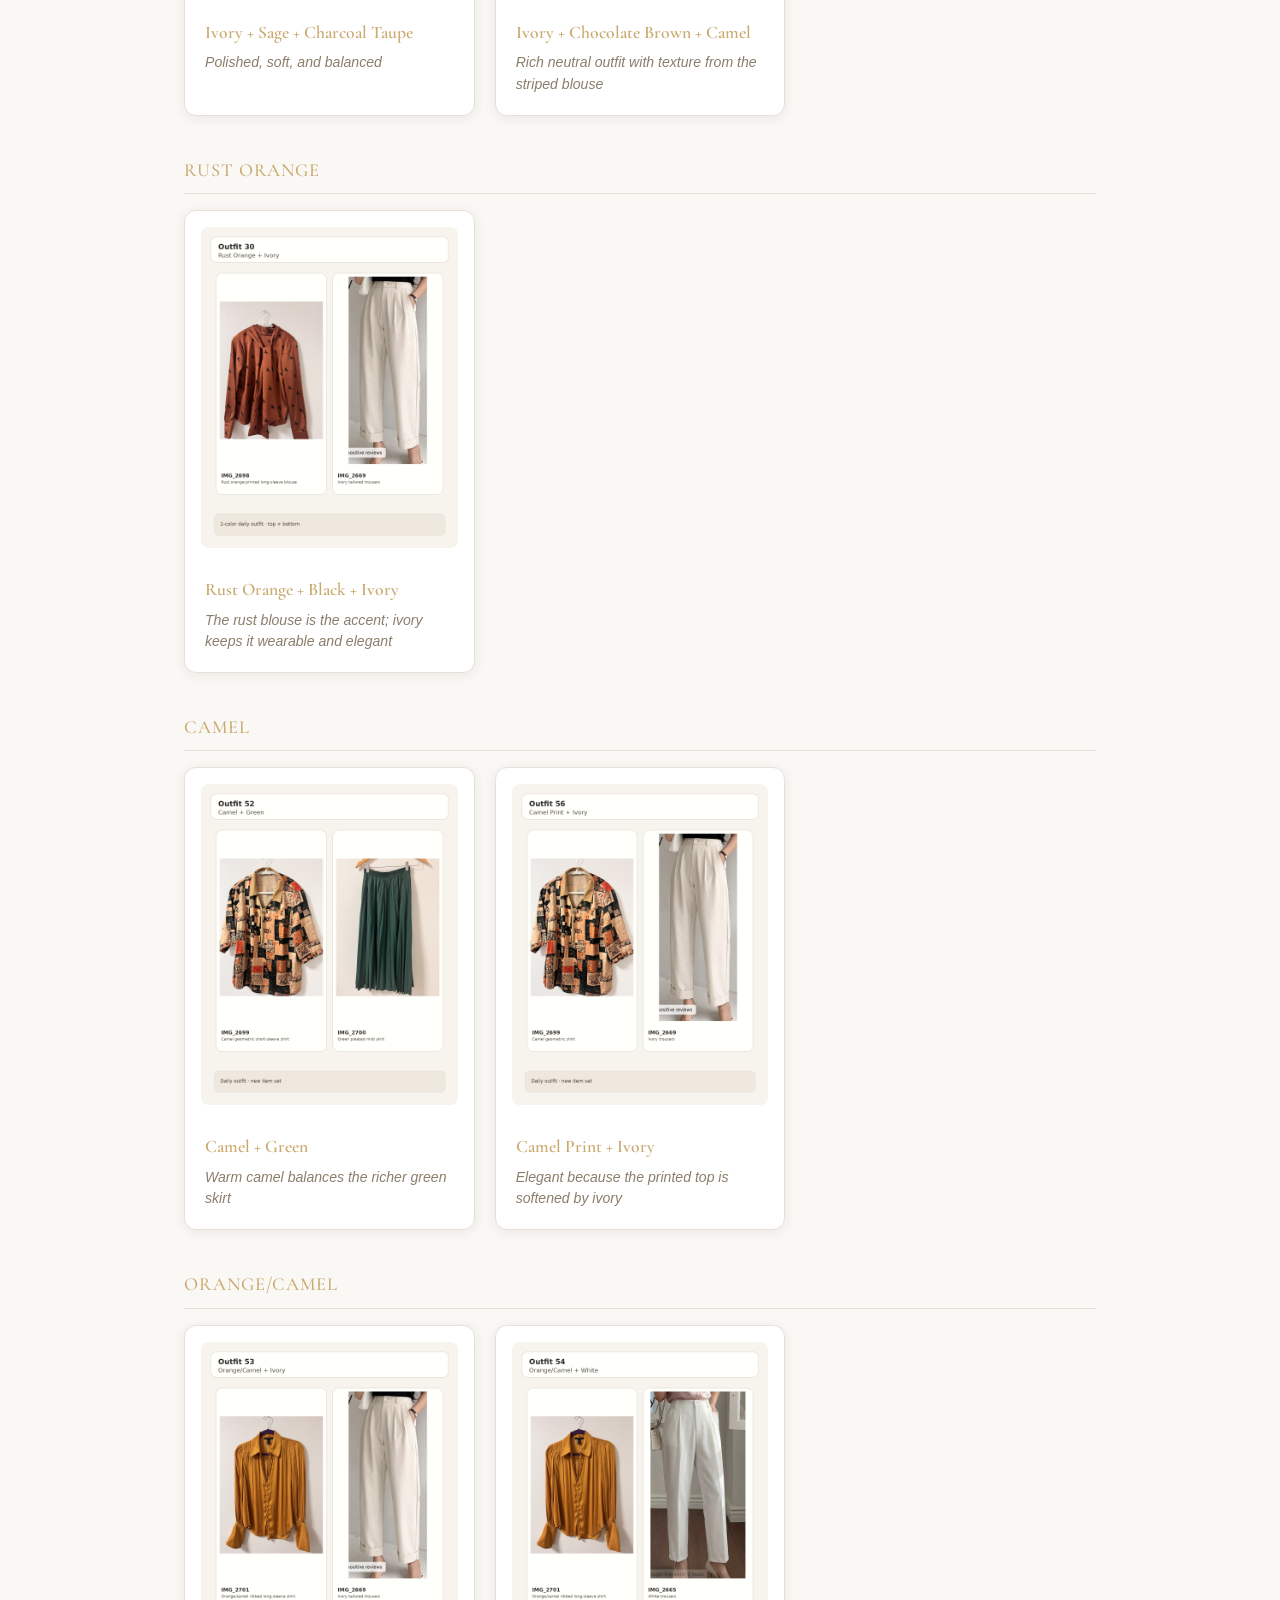
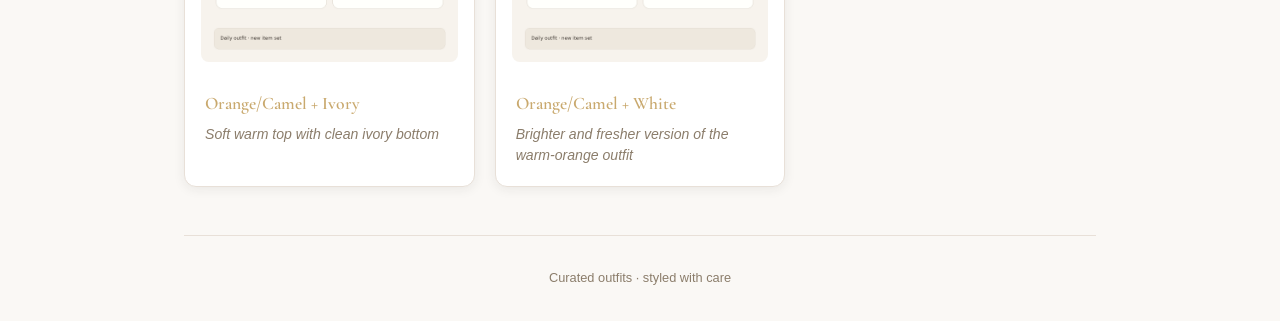
==== commit 18d2fd6d: "Add male outfits" ====
--- a/collection.html
+++ b/collection.html
@@ -22,6 +22,10 @@
 
   <main>
     <section class="gallery">
+      <div class="wardrobe-switch" role="group" aria-label="Choose wardrobe">
+        <button class="wardrobe-btn" data-gender="female">Women</button>
+        <button class="wardrobe-btn" data-gender="male">Men</button>
+      </div>
       <div class="filter-bar" id="filter-bar">
         <div class="filter-group">
           <span class="filter-label">Pieces</span>
@@ -35,7 +39,7 @@
   </main>
 
   <footer class="footer">
-    <p>57 curated outfits &middot; styled with care</p>
+    <p>Curated outfits &middot; styled with care</p>
   </footer>
 
   <script src="collection.js" defer></script>
--- a/styles.css
+++ b/styles.css
@@ -16,7 +16,7 @@
 body {
   font-family: -apple-system, BlinkMacSystemFont, 'Segoe UI', sans-serif;
   background: var(--bg); color: var(--text);
-  max-width: 860px; margin: 0 auto; padding: 2rem 1.5rem;
+  max-width: 960px; margin: 0 auto; padding: 2rem 1.5rem;
   min-height: 100vh; line-height: 1.6;
 }
 
@@ -43,16 +43,59 @@
   margin-bottom: 1.5rem; letter-spacing: 0.06em; text-transform: uppercase;
 }
 
+.wardrobe-switch {
+  display: flex; width: max-content; margin: 0 auto 2rem; padding: 0.25rem;
+  border: 1px solid var(--border); border-radius: 100px; background: var(--bg-card);
+}
+.wardrobe-btn {
+  padding: 0.45rem 1.5rem; border: none; border-radius: 100px; cursor: pointer;
+  background: transparent; color: var(--text-sec);
+  font-family: 'Cormorant Garamond', serif; font-size: 0.95rem;
+  font-weight: 500; letter-spacing: 0.06em; text-transform: uppercase;
+}
+.wardrobe-btn:hover { color: var(--accent); }
+.wardrobe-btn--active {
+  background: var(--accent); color: var(--accent-contrast);
+}
+
+/* Wardrobe selector inside the hero controls column: left-aligned, full width */
+.wardrobe-actions {
+  display: flex; flex-direction: column; align-items: flex-start; gap: 0.55rem;
+  width: 100%;
+}
+.hero-controls .wardrobe-switch { width: 100%; margin: 0; }
+.hero-controls .wardrobe-btn { flex: 1; padding-left: 0; padding-right: 0; text-align: center; }
+
+.collection-empty {
+  text-align: center; color: var(--text-sec); font-style: italic;
+  font-family: 'Cormorant Garamond', serif; font-size: 1.1rem; padding: 2.5rem 1rem;
+}
+
+.btn-shuffle:disabled, .btn-worn:disabled {
+  opacity: 0.4; cursor: not-allowed; border-color: var(--border); color: var(--text-sec);
+  background: transparent;
+}
+
 .outfit-card {
   background: var(--bg-card); border: 1px solid var(--border);
   border-radius: 12px; overflow: hidden;
   box-shadow: 0 2px 12px var(--shadow); cursor: pointer;
 }
 .outfit-card:hover { box-shadow: 0 4px 20px var(--shadow); }
-.outfit-card--hero { max-width: 480px; margin: 0 auto; cursor: default; }
+.hero-layout {
+  display: grid; grid-template-columns: 1fr; gap: 1.75rem; align-items: start;
+}
+.hero-controls {
+  display: flex; flex-direction: column; align-items: flex-start; gap: 1.35rem;
+  order: 2;
+  border-top: 1px solid var(--border); padding-top: 1.25rem;
+}
+.hero-controls .browse-link { margin-top: 0; text-align: left; }
+
+.outfit-card--hero { max-width: none; margin: 0; cursor: default; order: 1; }
 .outfit-card__image-wrap { padding: 1rem; display: flex; justify-content: center; }
 .outfit-card__image {
-  width: 100%; max-height: 520px; object-fit: contain; border-radius: 8px;
+  width: 100%; max-height: min(52vh, 480px); object-fit: contain; border-radius: 8px;
 }
 .outfit-card__info { padding: 0.75rem 1.25rem 1.25rem; }
 .outfit-card__palette {
@@ -63,23 +106,33 @@
   font-size: 0.88rem; color: var(--text-sec); font-style: italic; line-height: 1.5;
 }
 
-.hero-actions {
-  display: flex; justify-content: center; gap: 0.75rem;
-  margin-top: 1.5rem; flex-wrap: wrap;
+.hero-actions { display: flex; width: 100%; }
+.shuffle-actions {
+  display: flex; flex-direction: column; align-items: flex-start; gap: 0.55rem;
+  width: 100%;
+}
+.shuffle-buttons { display: flex; flex-direction: column; gap: 0.45rem; width: 100%; }
+.shuffle-label {
+  font-family: 'Cormorant Garamond', serif;
+  font-size: 0.72rem; text-transform: uppercase; letter-spacing: 0.14em;
+  color: var(--text-sec); font-weight: 500;
 }
 .btn-shuffle {
-  padding: 0.6rem 1.8rem; background: transparent;
-  border: 1.5px solid var(--accent); border-radius: 100px;
-  color: var(--accent); cursor: pointer;
+  width: 100%; padding: 0.55rem 1.1rem; background: transparent;
+  border: 1px solid var(--border); border-radius: 100px;
+  color: var(--text-sec); cursor: pointer;
+  font-family: 'Cormorant Garamond', serif; font-size: 0.95rem;
+  font-weight: 500; letter-spacing: 0.04em; text-align: left;
+  transition: border-color 0.3s, color 0.3s, background-color 0.3s;
+}
+.btn-shuffle:hover {
+  border-color: var(--accent); color: var(--accent); background: var(--hover-bg);
+}
+
+.btn-worn {
+  width: 100%; padding: 0.65rem 1.1rem; border-radius: 100px; cursor: pointer;
   font-family: 'Cormorant Garamond', serif; font-size: 1rem;
-  font-weight: 500; letter-spacing: 0.05em;
-}
-.btn-shuffle:hover { background: var(--accent); color: var(--accent-contrast); }
-
-.btn-worn {
-  padding: 0.6rem 1.8rem; border-radius: 100px; cursor: pointer;
-  font-family: 'Cormorant Garamond', serif; font-size: 1rem;
-  font-weight: 500; letter-spacing: 0.05em;
+  font-weight: 500; letter-spacing: 0.05em; text-align: left;
   border: 1.5px dashed var(--border); color: var(--text-sec);
   background: transparent; transition: all 0.35s ease;
 }
@@ -104,8 +157,8 @@
 }
 
 .browse-link {
-  display: block; text-align: center; margin-top: 1.5rem;
-  font-family: 'Cormorant Garamond', serif; font-size: 1.05rem;
+  display: block; margin-top: 1.5rem;
+  font-family: 'Cormorant Garamond', serif; font-size: 0.95rem;
   color: var(--accent); text-decoration: none; letter-spacing: 0.04em;
 }
 .browse-link:hover { text-decoration: underline; }
@@ -158,6 +211,20 @@
   border-top: 1px solid var(--border); color: var(--text-sec); font-size: 0.8rem;
 }
 
+@media (min-width: 720px) {
+  .hero-layout {
+    grid-template-columns: minmax(168px, 200px) minmax(0, 1fr);
+    gap: 2.25rem; align-items: stretch;
+  }
+  .hero-controls {
+    order: 0; border-top: none; padding-top: 0.5rem;
+    border-right: 1px solid var(--border); padding-right: 1.75rem;
+    position: sticky; top: 1.5rem; align-self: start;
+  }
+  .outfit-card--hero { order: 0; }
+  .outfit-card__image { max-height: min(68vh, 520px); }
+}
+
 @media (min-width: 640px) {
   .outfit-grid { grid-template-columns: repeat(2, 1fr); }
 }
